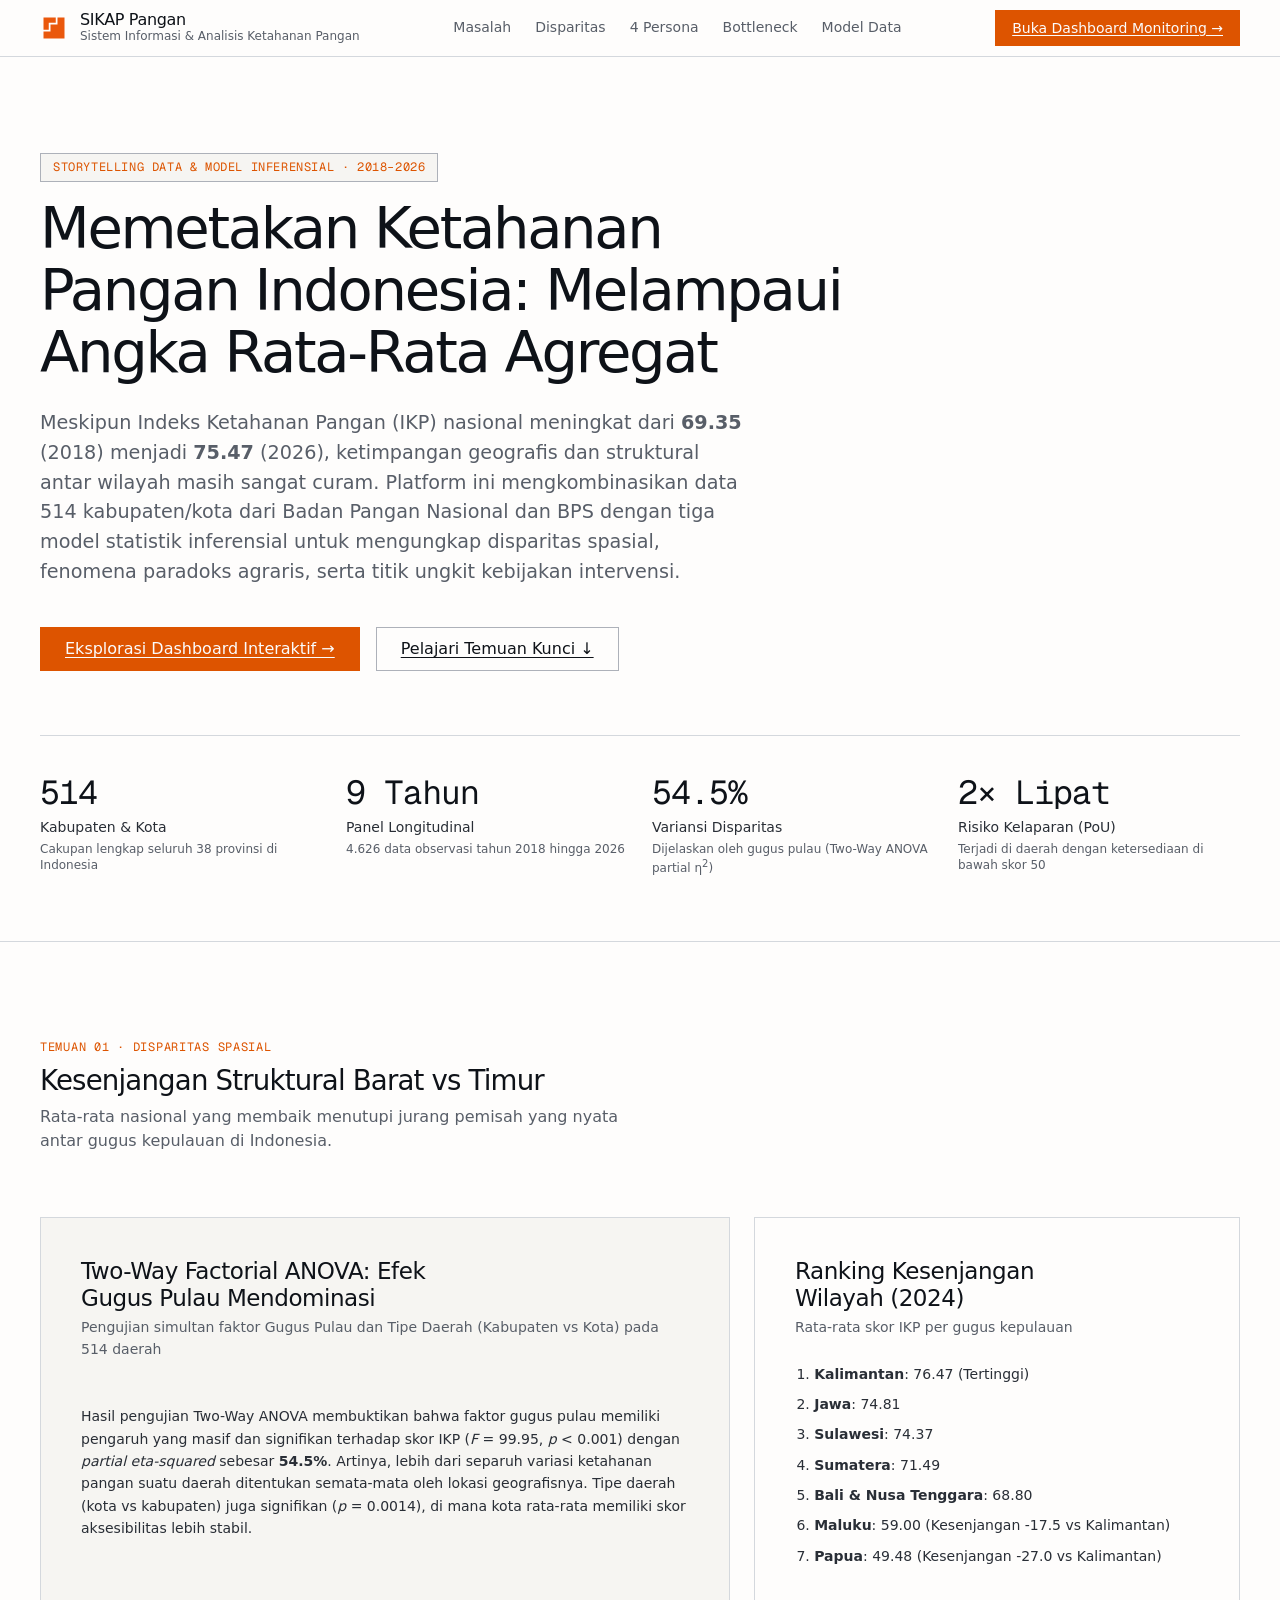
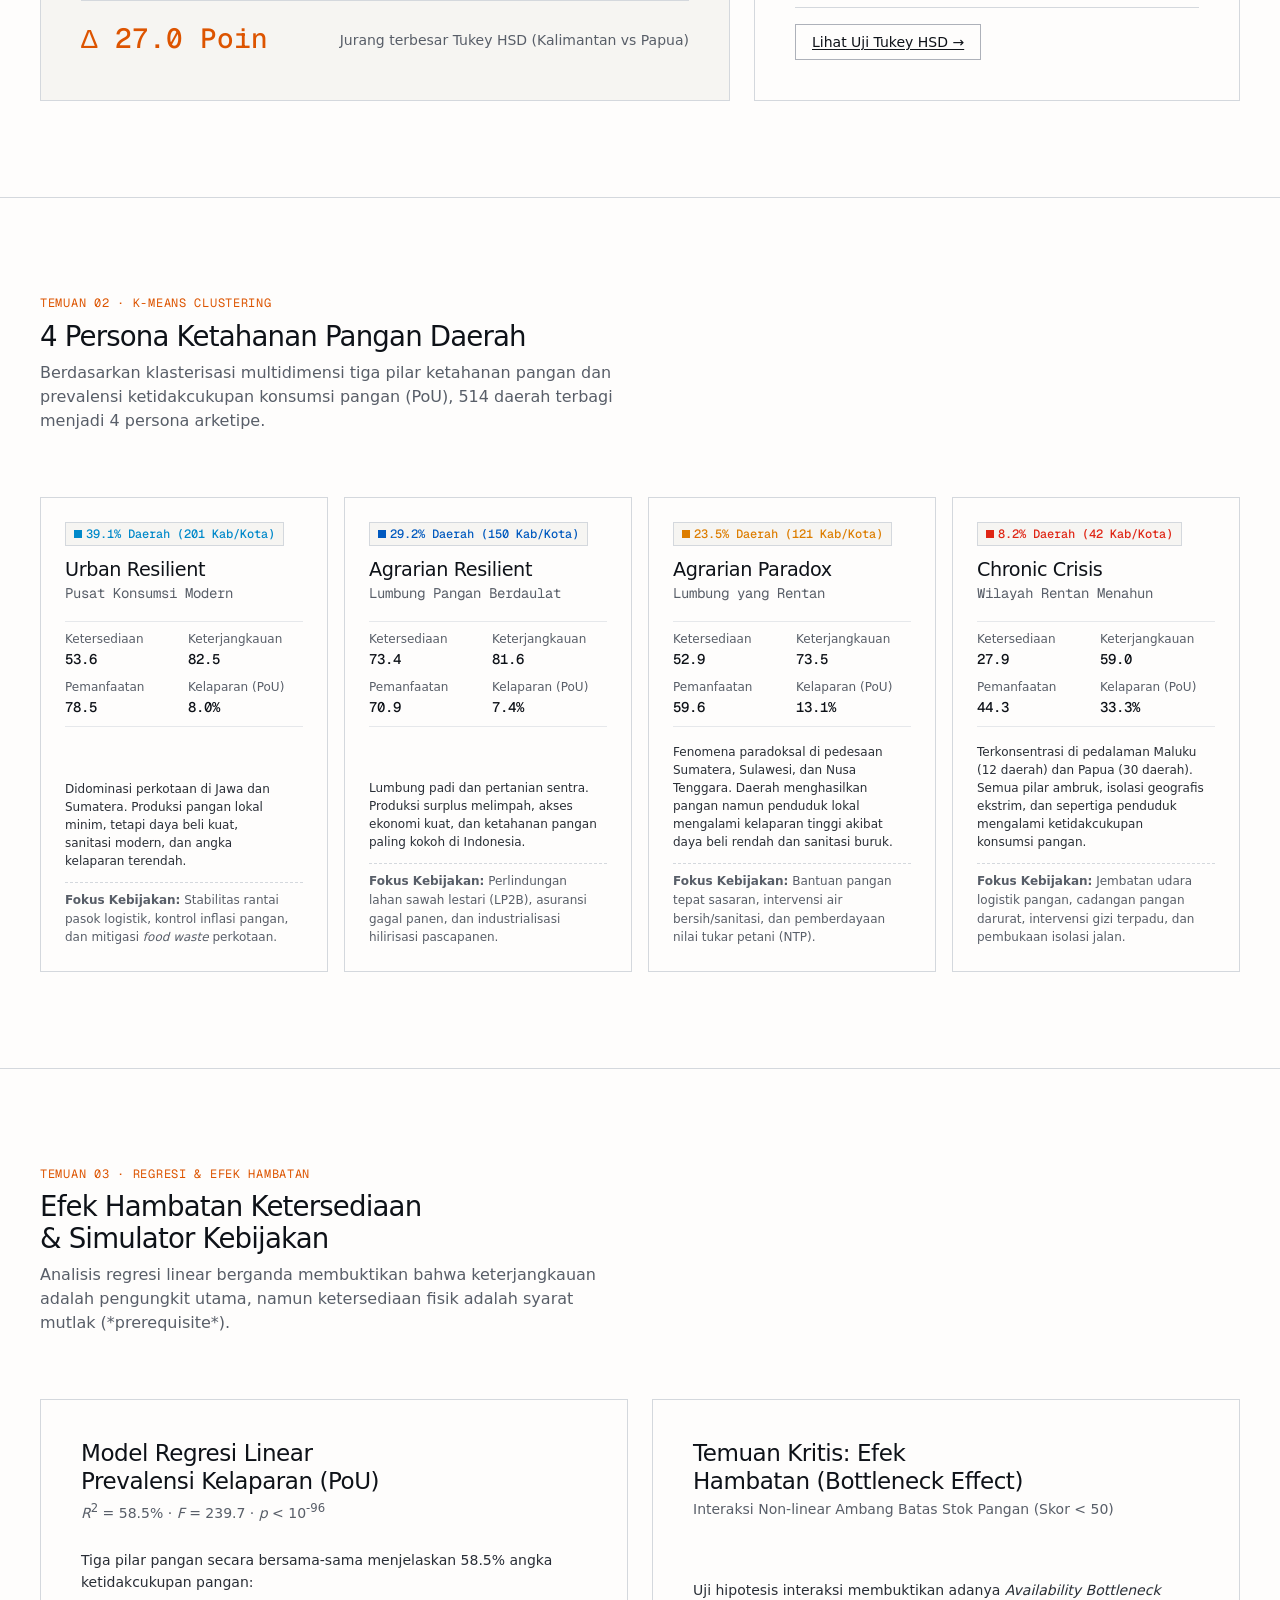
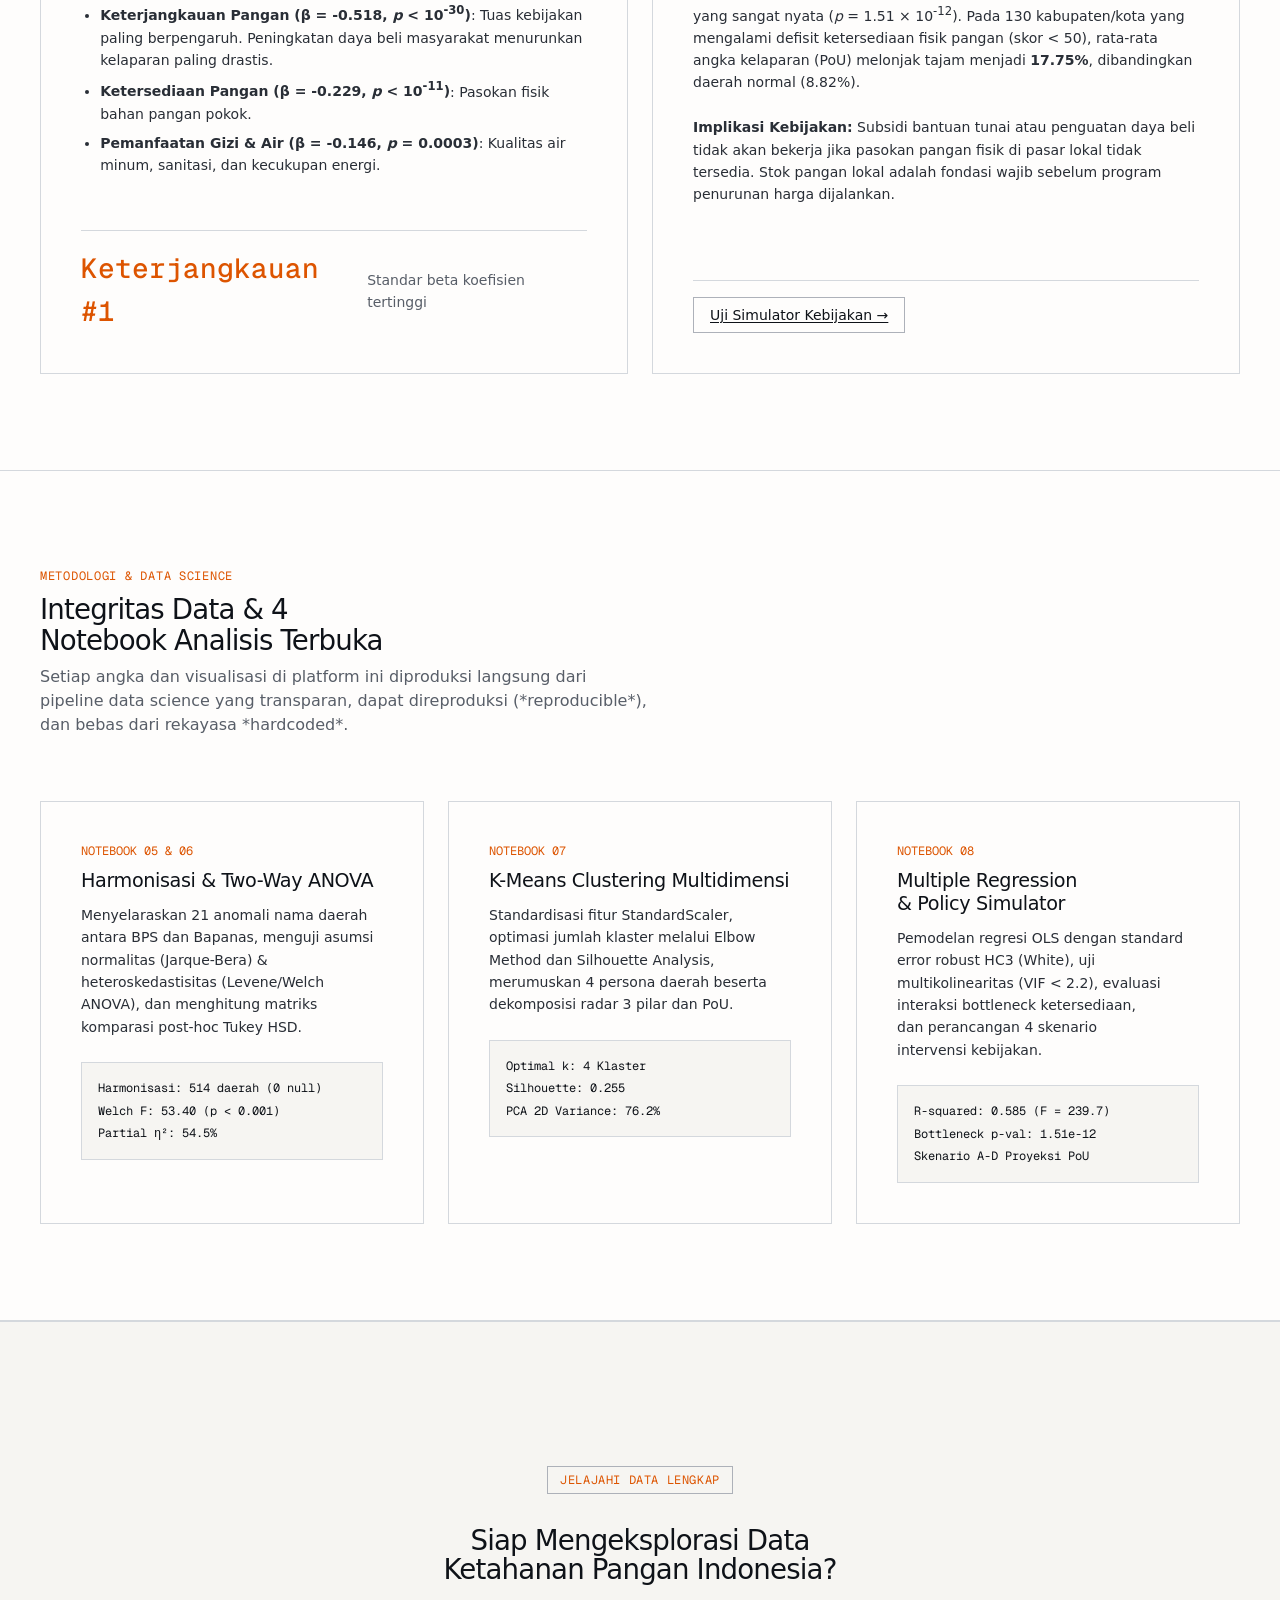
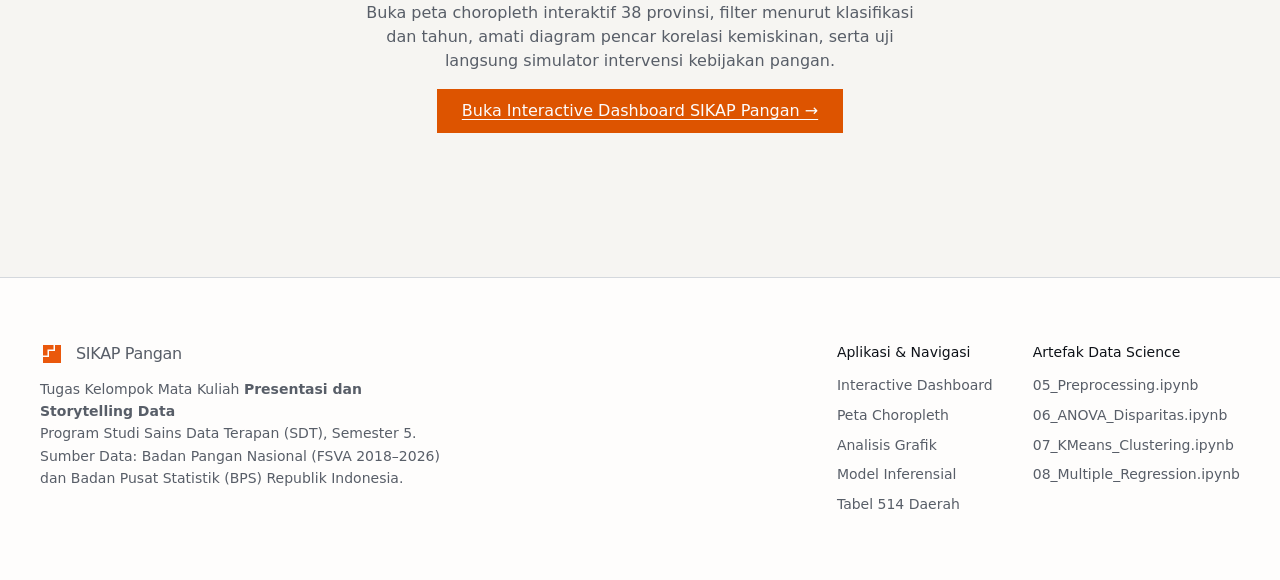
==== dashboard/landing.html @ 77753a3e "feat: hapus mode gelap permanen dan buat landing page editorial SIKAP Pangan" ====
<!DOCTYPE html>
<html lang="id">
<head>
  <meta charset="UTF-8">
  <meta name="viewport" content="width=device-width, initial-scale=1.0">
  <title>SIKAP Pangan · Narasi & Analisis Ketahanan Pangan Indonesia 2018–2026</title>
  <meta name="description" content="Platform narasi analitis dan storytelling data ketahanan pangan Indonesia 2018-2026. Panel longitudinal 514 kabupaten/kota mengintegrasikan Bapanas, BPS, Two-Way ANOVA, K-Means Clustering, dan Regresi Berganda.">
  <meta name="theme-color" content="#ffffff">
  <link rel="icon" href="./assets/favicon.svg" type="image/svg+xml">
  <link rel="icon" href="./assets/favicon.ico" sizes="48x48">
  <link rel="apple-touch-icon" href="./assets/apple-touch-icon.png">
  <link rel="preconnect" href="https://api.fontshare.com">
  <link rel="preconnect" href="https://fonts.googleapis.com">
  <link rel="preconnect" href="https://fonts.gstatic.com" crossorigin>
  <link href="https://api.fontshare.com/v2/css?f[]=switzer@400,500&display=swap" rel="stylesheet">
  <link href="https://fonts.googleapis.com/css2?family=Geist+Mono:wght@400;500&display=swap" rel="stylesheet">
  <link rel="stylesheet" href="./css/style.css">
  <link rel="stylesheet" href="./css/landing.css">
</head>
<body>

  <!-- Top Navigation -->
  <header class="landing-nav">
    <div class="landing-nav-inner container">
      <a class="brand" href="landing.html" aria-label="SIKAP Pangan Halaman Utama">
        <img class="brand-mark" src="./assets/sikap-symbol.svg" width="28" height="28" alt="">
        <span class="brand-text">
          <span class="brand-name">SIKAP Pangan</span>
          <span class="brand-tagline">Sistem Informasi & Analisis Ketahanan Pangan</span>
        </span>
      </a>

      <nav class="landing-menu" aria-label="Menu navigasi halaman utama">
        <a href="#masalah">Masalah</a>
        <a href="#disparitas">Disparitas</a>
        <a href="#persona">4 Persona</a>
        <a href="#bottleneck">Bottleneck</a>
        <a href="#metodologi">Model Data</a>
      </nav>

      <a href="index.html" class="btn btn--primary">
        Buka Dashboard Monitoring →
      </a>
    </div>
  </header>

  <main>
    <!-- Hero Section -->
    <section class="landing-hero container" aria-labelledby="heroTitle">
      <span class="hero-tag">Storytelling Data & Model Inferensial · 2018–2026</span>
      <h1 id="heroTitle" class="hero-headline">Memetakan Ketahanan Pangan Indonesia: Melampaui Angka Rata-Rata Agregat</h1>
      <p class="hero-lead">
        Meskipun Indeks Ketahanan Pangan (IKP) nasional meningkat dari <strong>69.35</strong> (2018) menjadi <strong>75.47</strong> (2026), ketimpangan geografis dan struktural antar wilayah masih sangat curam. Platform ini mengkombinasikan data 514 kabupaten/kota dari Badan Pangan Nasional dan BPS dengan tiga model statistik inferensial untuk mengungkap disparitas spasial, fenomena paradoks agraris, serta titik ungkit kebijakan intervensi.
      </p>

      <div class="hero-actions">
        <a href="index.html" class="btn btn--primary btn--lg">
          Eksplorasi Dashboard Interaktif →
        </a>
        <a href="#disparitas" class="btn btn--lg">
          Pelajari Temuan Kunci ↓
        </a>
      </div>

      <div class="hero-metrics" role="region" aria-label="Metrik kunci platform">
        <div class="hero-metric-item">
          <span class="hero-metric-num">514</span>
          <span class="hero-metric-label">Kabupaten & Kota</span>
          <span class="hero-metric-desc">Cakupan lengkap seluruh 38 provinsi di Indonesia</span>
        </div>
        <div class="hero-metric-item">
          <span class="hero-metric-num">9 Tahun</span>
          <span class="hero-metric-label">Panel Longitudinal</span>
          <span class="hero-metric-desc">4.626 data observasi tahun 2018 hingga 2026</span>
        </div>
        <div class="hero-metric-item">
          <span class="hero-metric-num">54.5%</span>
          <span class="hero-metric-label">Variansi Disparitas</span>
          <span class="hero-metric-desc">Dijelaskan oleh gugus pulau (Two-Way ANOVA partial &eta;<sup>2</sup>)</span>
        </div>
        <div class="hero-metric-item">
          <span class="hero-metric-num">2× Lipat</span>
          <span class="hero-metric-label">Risiko Kelaparan (PoU)</span>
          <span class="hero-metric-desc">Terjadi di daerah dengan ketersediaan di bawah skor 50</span>
        </div>
      </div>
    </section>

    <!-- Section 1: Problem & Disparity (ANOVA) -->
    <section class="landing-section container" id="disparitas" aria-labelledby="disparitasTitle">
      <div class="section-head">
        <span class="section-kicker">Temuan 01 · Disparitas Spasial</span>
        <h2 id="disparitasTitle" class="section-title">Kesenjangan Struktural Barat vs Timur</h2>
        <p class="section-desc">
          Rata-rata nasional yang membaik menutupi jurang pemisah yang nyata antar gugus kepulauan di Indonesia.
        </p>
      </div>

      <div class="bento-grid">
        <article class="bento-card bento-card--lead">
          <div class="bento-card-header">
            <h3 class="bento-card-title">Two-Way Factorial ANOVA: Efek Gugus Pulau Mendominasi</h3>
            <p class="bento-card-sub">Pengujian simultan faktor Gugus Pulau dan Tipe Daerah (Kabupaten vs Kota) pada 514 daerah</p>
          </div>
          <div class="bento-card-body">
            Hasil pengujian Two-Way ANOVA membuktikan bahwa faktor gugus pulau memiliki pengaruh yang masif dan signifikan terhadap skor IKP (<em>F</em> = 99.95, <em>p</em> &lt; 0.001) dengan <em>partial eta-squared</em> sebesar <strong>54.5%</strong>. Artinya, lebih dari separuh variasi ketahanan pangan suatu daerah ditentukan semata-mata oleh lokasi geografisnya. Tipe daerah (kota vs kabupaten) juga signifikan (<em>p</em> = 0.0014), di mana kota rata-rata memiliki skor aksesibilitas lebih stabil.
          </div>
          <div class="bento-card-footer">
            <span class="stat-highlight">&Delta; 27.0 Poin</span>
            <span class="bento-card-sub">Jurang terbesar Tukey HSD (Kalimantan vs Papua)</span>
          </div>
        </article>

        <article class="bento-card bento-card--side">
          <div class="bento-card-header">
            <h3 class="bento-card-title">Ranking Kesenjangan Wilayah (2024)</h3>
            <p class="bento-card-sub">Rata-rata skor IKP per gugus kepulauan</p>
          </div>
          <div class="bento-card-body">
            <ol style="padding-left: 1.2rem; margin: 0; display: flex; flex-direction: column; gap: 0.5rem;">
              <li><strong>Kalimantan</strong>: 76.47 (Tertinggi)</li>
              <li><strong>Jawa</strong>: 74.81</li>
              <li><strong>Sulawesi</strong>: 74.37</li>
              <li><strong>Sumatera</strong>: 71.49</li>
              <li><strong>Bali & Nusa Tenggara</strong>: 68.80</li>
              <li><strong>Maluku</strong>: 59.00 (Kesenjangan -17.5 vs Kalimantan)</li>
              <li><strong>Papua</strong>: 49.48 (Kesenjangan -27.0 vs Kalimantan)</li>
            </ol>
          </div>
          <div class="bento-card-footer">
            <a href="index.html#inferentialSection" class="btn">Lihat Uji Tukey HSD →</a>
          </div>
        </article>
      </div>
    </section>

    <!-- Section 2: Personas (K-Means) -->
    <section class="landing-section container" id="persona" aria-labelledby="personaTitle">
      <div class="section-head">
        <span class="section-kicker">Temuan 02 · K-Means Clustering</span>
        <h2 id="personaTitle" class="section-title">4 Persona Ketahanan Pangan Daerah</h2>
        <p class="section-desc">
          Berdasarkan klasterisasi multidimensi tiga pilar ketahanan pangan dan prevalensi ketidakcukupan konsumsi pangan (PoU), 514 daerah terbagi menjadi 4 persona arketipe.
        </p>
      </div>

      <div class="persona-cards">
        <!-- Persona 1 -->
        <article class="p-card">
          <div class="p-card-badge" style="color: var(--color-scale-4);">
            <span class="p-card-swatch" style="background: var(--color-scale-4);"></span>
            39.1% Daerah (201 Kab/Kota)
          </div>
          <h3 class="p-card-title">Urban Resilient</h3>
          <p class="p-card-portion">Pusat Konsumsi Modern</p>
          <dl class="p-card-metrics">
            <div class="p-metric-item"><dt>Ketersediaan</dt><dd>53.6</dd></div>
            <div class="p-metric-item"><dt>Keterjangkauan</dt><dd>82.5</dd></div>
            <div class="p-metric-item"><dt>Pemanfaatan</dt><dd>78.5</dd></div>
            <div class="p-metric-item"><dt>Kelaparan (PoU)</dt><dd>8.0%</dd></div>
          </dl>
          <p class="p-card-desc">
            Didominasi perkotaan di Jawa dan Sumatera. Produksi pangan lokal minim, tetapi daya beli kuat, sanitasi modern, dan angka kelaparan terendah.
          </p>
          <p class="p-card-policy">
            <strong>Fokus Kebijakan:</strong> Stabilitas rantai pasok logistik, kontrol inflasi pangan, dan mitigasi <em>food waste</em> perkotaan.
          </p>
        </article>

        <!-- Persona 2 -->
        <article class="p-card">
          <div class="p-card-badge" style="color: var(--color-scale-5);">
            <span class="p-card-swatch" style="background: var(--color-scale-5);"></span>
            29.2% Daerah (150 Kab/Kota)
          </div>
          <h3 class="p-card-title">Agrarian Resilient</h3>
          <p class="p-card-portion">Lumbung Pangan Berdaulat</p>
          <dl class="p-card-metrics">
            <div class="p-metric-item"><dt>Ketersediaan</dt><dd>73.4</dd></div>
            <div class="p-metric-item"><dt>Keterjangkauan</dt><dd>81.6</dd></div>
            <div class="p-metric-item"><dt>Pemanfaatan</dt><dd>70.9</dd></div>
            <div class="p-metric-item"><dt>Kelaparan (PoU)</dt><dd>7.4%</dd></div>
          </dl>
          <p class="p-card-desc">
            Lumbung padi dan pertanian sentra. Produksi surplus melimpah, akses ekonomi kuat, dan ketahanan pangan paling kokoh di Indonesia.
          </p>
          <p class="p-card-policy">
            <strong>Fokus Kebijakan:</strong> Perlindungan lahan sawah lestari (LP2B), asuransi gagal panen, dan industrialisasi hilirisasi pascapanen.
          </p>
        </article>

        <!-- Persona 3 -->
        <article class="p-card">
          <div class="p-card-badge" style="color: var(--color-scale-2);">
            <span class="p-card-swatch" style="background: var(--color-scale-2);"></span>
            23.5% Daerah (121 Kab/Kota)
          </div>
          <h3 class="p-card-title">Agrarian Paradox</h3>
          <p class="p-card-portion">Lumbung yang Rentan</p>
          <dl class="p-card-metrics">
            <div class="p-metric-item"><dt>Ketersediaan</dt><dd>52.9</dd></div>
            <div class="p-metric-item"><dt>Keterjangkauan</dt><dd>73.5</dd></div>
            <div class="p-metric-item"><dt>Pemanfaatan</dt><dd>59.6</dd></div>
            <div class="p-metric-item"><dt>Kelaparan (PoU)</dt><dd>13.1%</dd></div>
          </dl>
          <p class="p-card-desc">
            Fenomena paradoksal di pedesaan Sumatera, Sulawesi, dan Nusa Tenggara. Daerah menghasilkan pangan namun penduduk lokal mengalami kelaparan tinggi akibat daya beli rendah dan sanitasi buruk.
          </p>
          <p class="p-card-policy">
            <strong>Fokus Kebijakan:</strong> Bantuan pangan tepat sasaran, intervensi air bersih/sanitasi, dan pemberdayaan nilai tukar petani (NTP).
          </p>
        </article>

        <!-- Persona 4 -->
        <article class="p-card">
          <div class="p-card-badge" style="color: var(--color-scale-1);">
            <span class="p-card-swatch" style="background: var(--color-scale-1);"></span>
            8.2% Daerah (42 Kab/Kota)
          </div>
          <h3 class="p-card-title">Chronic Crisis</h3>
          <p class="p-card-portion">Wilayah Rentan Menahun</p>
          <dl class="p-card-metrics">
            <div class="p-metric-item"><dt>Ketersediaan</dt><dd>27.9</dd></div>
            <div class="p-metric-item"><dt>Keterjangkauan</dt><dd>59.0</dd></div>
            <div class="p-metric-item"><dt>Pemanfaatan</dt><dd>44.3</dd></div>
            <div class="p-metric-item"><dt>Kelaparan (PoU)</dt><dd>33.3%</dd></div>
          </dl>
          <p class="p-card-desc">
            Terkonsentrasi di pedalaman Maluku (12 daerah) dan Papua (30 daerah). Semua pilar ambruk, isolasi geografis ekstrim, dan sepertiga penduduk mengalami ketidakcukupan konsumsi pangan.
          </p>
          <p class="p-card-policy">
            <strong>Fokus Kebijakan:</strong> Jembatan udara logistik pangan, cadangan pangan darurat, intervensi gizi terpadu, dan pembukaan isolasi jalan.
          </p>
        </article>
      </div>
    </section>

    <!-- Section 3: Bottleneck & Regression -->
    <section class="landing-section container" id="bottleneck" aria-labelledby="bottleneckTitle">
      <div class="section-head">
        <span class="section-kicker">Temuan 03 · Regresi & Efek Hambatan</span>
        <h2 id="bottleneckTitle" class="section-title">Efek Hambatan Ketersediaan & Simulator Kebijakan</h2>
        <p class="section-desc">
          Analisis regresi linear berganda membuktikan bahwa keterjangkauan adalah pengungkit utama, namun ketersediaan fisik adalah syarat mutlak (*prerequisite*).
        </p>
      </div>

      <div class="bento-grid">
        <article class="bento-card bento-card--half">
          <div class="bento-card-header">
            <h3 class="bento-card-title">Model Regresi Linear Prevalensi Kelaparan (PoU)</h3>
            <p class="bento-card-sub"><em>R</em><sup>2</sup> = 58.5% · <em>F</em> = 239.7 · <em>p</em> &lt; 10<sup>-96</sup></p>
          </div>
          <div class="bento-card-body">
            <p>Tiga pilar pangan secara bersama-sama menjelaskan 58.5% angka ketidakcukupan pangan:</p>
            <ul style="padding-left: 1.2rem; margin-top: 0.5rem; display: flex; flex-direction: column; gap: 0.4rem;">
              <li><strong>Keterjangkauan Pangan (&beta; = -0.518, <em>p</em> &lt; 10<sup>-30</sup>)</strong>: Tuas kebijakan paling berpengaruh. Peningkatan daya beli masyarakat menurunkan kelaparan paling drastis.</li>
              <li><strong>Ketersediaan Pangan (&beta; = -0.229, <em>p</em> &lt; 10<sup>-11</sup>)</strong>: Pasokan fisik bahan pangan pokok.</li>
              <li><strong>Pemanfaatan Gizi & Air (&beta; = -0.146, <em>p</em> = 0.0003)</strong>: Kualitas air minum, sanitasi, dan kecukupan energi.</li>
            </ul>
          </div>
          <div class="bento-card-footer">
            <span class="stat-highlight">Keterjangkauan #1</span>
            <span class="bento-card-sub">Standar beta koefisien tertinggi</span>
          </div>
        </article>

        <article class="bento-card bento-card--half">
          <div class="bento-card-header">
            <h3 class="bento-card-title">Temuan Kritis: Efek Hambatan (Bottleneck Effect)</h3>
            <p class="bento-card-sub">Interaksi Non-linear Ambang Batas Stok Pangan (Skor &lt; 50)</p>
          </div>
          <div class="bento-card-body">
            Uji hipotesis interaksi membuktikan adanya <em>Availability Bottleneck</em> yang sangat nyata (<em>p</em> = 1.51 &times; 10<sup>-12</sup>). Pada 130 kabupaten/kota yang mengalami defisit ketersediaan fisik pangan (skor &lt; 50), rata-rata angka kelaparan (PoU) melonjak tajam menjadi <strong>17.75%</strong>, dibandingkan daerah normal (8.82%).<br><br>
            <strong>Implikasi Kebijakan:</strong> Subsidi bantuan tunai atau penguatan daya beli tidak akan bekerja jika pasokan pangan fisik di pasar lokal tidak tersedia. Stok pangan lokal adalah fondasi wajib sebelum program penurunan harga dijalankan.
          </div>
          <div class="bento-card-footer">
            <a href="index.html#chartRegressionTornado" class="btn">Uji Simulator Kebijakan →</a>
          </div>
        </article>
      </div>
    </section>

    <!-- Section 4: Models & Scientific Rigor -->
    <section class="landing-section container" id="metodologi" aria-labelledby="modelTitle">
      <div class="section-head">
        <span class="section-kicker">Metodologi & Data Science</span>
        <h2 id="modelTitle" class="section-title">Integritas Data & 4 Notebook Analisis Terbuka</h2>
        <p class="section-desc">
          Setiap angka dan visualisasi di platform ini diproduksi langsung dari pipeline data science yang transparan, dapat direproduksi (*reproducible*), dan bebas dari rekayasa *hardcoded*.
        </p>
      </div>

      <div class="models-grid">
        <article class="model-card">
          <div class="model-num">Notebook 05 & 06</div>
          <h3 class="model-title">Harmonisasi & Two-Way ANOVA</h3>
          <p class="model-desc">
            Menyelaraskan 21 anomali nama daerah antara BPS dan Bapanas, menguji asumsi normalitas (Jarque-Bera) & heteroskedastisitas (Levene/Welch ANOVA), dan menghitung matriks komparasi post-hoc Tukey HSD.
          </p>
          <div class="model-stats">
            <span>Harmonisasi: 514 daerah (0 null)</span>
            <span>Welch F: 53.40 (p &lt; 0.001)</span>
            <span>Partial &eta;&sup2;: 54.5%</span>
          </div>
        </article>

        <article class="model-card">
          <div class="model-num">Notebook 07</div>
          <h3 class="model-title">K-Means Clustering Multidimensi</h3>
          <p class="model-desc">
            Standardisasi fitur StandardScaler, optimasi jumlah klaster melalui Elbow Method dan Silhouette Analysis, merumuskan 4 persona daerah beserta dekomposisi radar 3 pilar dan PoU.
          </p>
          <div class="model-stats">
            <span>Optimal k: 4 Klaster</span>
            <span>Silhouette: 0.255</span>
            <span>PCA 2D Variance: 76.2%</span>
          </div>
        </article>

        <article class="model-card">
          <div class="model-num">Notebook 08</div>
          <h3 class="model-title">Multiple Regression & Policy Simulator</h3>
          <p class="model-desc">
            Pemodelan regresi OLS dengan standard error robust HC3 (White), uji multikolinearitas (VIF &lt; 2.2), evaluasi interaksi bottleneck ketersediaan, dan perancangan 4 skenario intervensi kebijakan.
          </p>
          <div class="model-stats">
            <span>R-squared: 0.585 (F = 239.7)</span>
            <span>Bottleneck p-val: 1.51e-12</span>
            <span>Skenario A-D Proyeksi PoU</span>
          </div>
        </article>
      </div>
    </section>

    <!-- Final Call to Action -->
    <section class="landing-cta" aria-labelledby="ctaTitle">
      <div class="cta-inner container">
        <span class="hero-tag">Jelajahi Data Lengkap</span>
        <h2 id="ctaTitle" class="cta-title">Siap Mengeksplorasi Data Ketahanan Pangan Indonesia?</h2>
        <p class="cta-desc">
          Buka peta choropleth interaktif 38 provinsi, filter menurut klasifikasi dan tahun, amati diagram pencar korelasi kemiskinan, serta uji langsung simulator intervensi kebijakan pangan.
        </p>
        <a href="index.html" class="btn btn--primary btn--lg">
          Buka Interactive Dashboard SIKAP Pangan →
        </a>
      </div>
    </section>
  </main>

  <!-- Footer -->
  <footer class="landing-footer container">
    <div class="footer-inner">
      <div class="footer-meta">
        <div class="brand" style="margin-bottom: var(--space-sm);">
          <img class="brand-mark" src="./assets/sikap-symbol.svg" width="24" height="24" alt="">
          <span class="brand-name" style="font-size: var(--text-md); font-weight: 500;">SIKAP Pangan</span>
        </div>
        <p>
          Tugas Kelompok Mata Kuliah <strong>Presentasi dan Storytelling Data</strong><br>
          Program Studi Sains Data Terapan (SDT), Semester 5.<br>
          Sumber Data: Badan Pangan Nasional (FSVA 2018–2026) dan Badan Pusat Statistik (BPS) Republik Indonesia.
        </p>
      </div>

      <div class="footer-links">
        <div class="footer-links-group">
          <strong>Aplikasi & Navigasi</strong>
          <a href="index.html">Interactive Dashboard</a>
          <a href="index.html#mapSection">Peta Choropleth</a>
          <a href="index.html#chartsSection">Analisis Grafik</a>
          <a href="index.html#inferentialSection">Model Inferensial</a>
          <a href="index.html#tableSection">Tabel 514 Daerah</a>
        </div>

        <div class="footer-links-group">
          <strong>Artefak Data Science</strong>
          <a href="../notebooks/05_Preprocessing.ipynb">05_Preprocessing.ipynb</a>
          <a href="../notebooks/06_ANOVA_Disparitas.ipynb">06_ANOVA_Disparitas.ipynb</a>
          <a href="../notebooks/07_KMeans_Clustering.ipynb">07_KMeans_Clustering.ipynb</a>
          <a href="../notebooks/08_Multiple_Regression.ipynb">08_Multiple_Regression.ipynb</a>
        </div>
      </div>
    </div>
  </footer>

</body>
</html>
---- dashboard/css/style.css ----
/* Hallmark · shape: app screen · genre: modern-minimal · theme: Rim (deal 3/3, seed dashboard-monitoring-indeks-ketahanan-3854·4b759c99·2026-11-04·r0) · redesign: full
 * nav: top bar with section tabs and a sticky filter bar · signature: the province choropleth, its legend a filterable ledger beside it
 * states: loading, empty, error, full · built: the project · mark: SIKAP stepped square (assets/sikap-symbol.svg)
 * axes: dark/grotesk-sans/warm · posture: committed · contrast: pass · v2.0.0 */
/* Hallmark · pre-emit critique: P4 H4 E4 S4 R4 V3 · weakest: V, one theme and one screen shape so nothing to vary against; kept the scale diverging amber and sky so it differs from the old forest and lime */
@import url("./tokens.css");
@import url("./base.css");

/* ==========================================================================
   Page frame
   ========================================================================== */

html { scroll-padding-top: calc(var(--topbar-h) + var(--filterbar-h) + var(--space-md)); scroll-behavior: smooth; }
:root { --topbar-h: 56px; --filterbar-h: 56px; }

.skip-link {
  position: absolute;
  left: var(--space-md);
  top: var(--space-xs);
  z-index: calc(var(--z-modal) + 1);
  padding: var(--space-xs) var(--space-md);
  background: var(--color-accent);
  color: var(--color-accent-ink);
  transform: translateY(-200%);
}
.skip-link:focus-visible { transform: translateY(0); }

.tnum, .num { font-variant-numeric: tabular-nums; }
.num { font-family: var(--font-outlier); }

/* ==========================================================================
   Controls: one primary, outlined secondaries, square everywhere
   ========================================================================== */

.btn, .select, .input {
  min-height: var(--control-h);
  border: var(--hairline) solid var(--color-muted-2);
  border-radius: 0;
  background: var(--color-paper);
  color: var(--color-ink);
  font-size: var(--text-sm);
  font-weight: 500;
  line-height: 1.2;
}

.btn {
  position: relative;
  display: inline-flex;
  align-items: center;
  justify-content: center;
  gap: var(--space-xs);
  padding: 0 var(--space-md);
  cursor: pointer;
  white-space: nowrap;
  transition: background-color var(--dur-micro) var(--ease-out), border-color var(--dur-micro) var(--ease-out), color var(--dur-micro) var(--ease-out);
}
.btn::after { content: ""; position: absolute; inset: calc(-1 * var(--space-xs) / 2); }
@media (hover: hover) {
  .btn:hover { background: var(--color-paper-2); border-color: var(--color-muted); }
}
.btn:active { background: var(--color-paper-4); }
.btn:disabled { opacity: 0.55; cursor: not-allowed; }

.btn--primary { background: var(--color-accent); border-color: var(--color-accent); color: var(--color-accent-ink); }
@media (hover: hover) {
  .btn--primary:hover { background: var(--color-accent-hover); border-color: var(--color-accent-hover); }
}
.btn--primary:active { background: var(--color-accent-active); border-color: var(--color-accent-active); }

.btn--quiet { border-color: transparent; background: transparent; color: var(--color-muted); text-decoration: underline; text-underline-offset: 0.2em; }
@media (hover: hover) {
  .btn--quiet:hover { background: transparent; border-color: transparent; color: var(--color-ink); }
}

.select, .input { padding: 0 var(--space-md); }
.select { min-width: 13rem; cursor: pointer; }
.input { min-width: 17rem; }
.input::placeholder { color: var(--color-muted); }
.select:focus-visible, .input:focus-visible { outline-offset: -2px; }
.select:disabled, .input:disabled { opacity: 0.55; cursor: not-allowed; }

/* ==========================================================================
   Top bar and filter bar
   ========================================================================== */

.topbar {
  position: sticky;
  top: 0;
  z-index: var(--z-sticky-nav);
  background: var(--color-paper);
  border-bottom: var(--hairline) solid var(--color-rule);
}
.topbar-inner {
  display: grid;
  grid-template-columns: auto minmax(0, 1fr) auto;
  align-items: center;
  gap: var(--space-xl);
  height: var(--topbar-h);
}

.topbar-actions {
  display: flex;
  align-items: center;
  gap: var(--space-sm);
}

.brand { display: flex; align-items: center; gap: var(--space-sm); text-decoration: none; min-width: 0; }
.brand-mark { flex-shrink: 0; }
.brand-text { display: flex; flex-direction: column; min-width: 0; }
.brand-name { font-size: var(--text-md); font-weight: 500; letter-spacing: -0.02em; line-height: 1.1; }
.brand-tagline { font-size: var(--text-xs); color: var(--color-muted); line-height: 1.3; white-space: nowrap; }

.topbar-nav { display: flex; align-items: stretch; gap: var(--space-lg); height: 100%; overflow-x: auto; scrollbar-width: none; }
.topbar-nav::-webkit-scrollbar { display: none; }
.nav-link {
  display: inline-flex;
  align-items: center;
  position: relative;
  color: var(--color-muted);
  font-size: var(--text-sm);
  font-weight: 500;
  text-decoration: none;
  white-space: nowrap;
  transition: color var(--dur-micro) var(--ease-out);
}
@media (hover: hover) {
  .nav-link:hover { color: var(--color-ink); }
}
.nav-link.is-active { color: var(--color-ink); }
.nav-link.is-active::after { content: ""; position: absolute; left: 0; right: 0; bottom: -1px; height: 2px; background: var(--color-accent); }
.nav-link:focus-visible { outline-offset: -2px; }

.filterbar {
  position: sticky;
  top: var(--topbar-h);
  z-index: var(--z-sticky);
  background: var(--color-paper);
  border-bottom: var(--hairline) solid var(--color-rule);
}
.filterbar-inner {
  display: flex;
  align-items: center;
  justify-content: space-between;
  gap: var(--space-md);
  min-height: var(--filterbar-h);
  flex-wrap: wrap;
}
.filter-actions { display: flex; align-items: center; gap: var(--space-sm); flex-wrap: wrap; }

.year-picker { display: inline-flex; }
.year-pill-btn {
  position: relative;
  min-height: var(--control-h);
  min-width: 3.5rem;
  padding: 0 var(--space-sm);
  border: var(--hairline) solid var(--color-muted-2);
  border-radius: 0;
  background: var(--color-paper);
  color: var(--color-muted);
  font-family: var(--font-outlier);
  font-variant-numeric: tabular-nums;
  font-size: var(--text-sm);
  cursor: pointer;
  transition: background-color var(--dur-micro) var(--ease-out), color var(--dur-micro) var(--ease-out);
}
.year-pill-btn + .year-pill-btn { margin-left: calc(-1 * var(--hairline)); }
.year-pill-btn::after { content: ""; position: absolute; inset: calc(-1 * var(--space-xs) / 2) 0; }
@media (hover: hover) {
  .year-pill-btn:hover { background: var(--color-paper-2); color: var(--color-ink); }
}
.year-pill-btn:active { background: var(--color-paper-4); }
.year-pill-btn:focus-visible { z-index: var(--z-raised); }
.year-pill-btn.is-active { background: var(--color-accent); border-color: var(--color-accent); color: var(--color-accent-ink); z-index: var(--z-base); }

/* ==========================================================================
   Page head
   ========================================================================== */

.page { padding-bottom: var(--space-3xl); }
.page > * + * { margin-top: var(--space-2xl); }

.page-head {
  display: grid;
  grid-template-columns: minmax(0, 4fr) minmax(0, 8fr);
  gap: var(--space-xl);
  align-items: end;
  padding-top: var(--space-xl);
}
.page-head h1 { font-size: var(--text-3xl); max-width: 16ch; }
.page-sub { margin-top: var(--space-sm); color: var(--color-muted); font-size: var(--text-md); }

.brief { display: grid; grid-template-columns: repeat(3, minmax(0, 1fr)); margin: 0; }
.brief-item { padding: 0 var(--space-lg); border-left: var(--hairline) solid var(--color-rule); }
.brief-item:first-child { border-left: 0; padding-left: 0; }
.brief-item dt { font-size: var(--text-sm); color: var(--color-muted); font-weight: 500; }
.brief-item dd { margin: var(--space-2xs) 0 0; font-size: var(--text-sm); color: var(--color-ink-2); line-height: 1.5; }
.brief-item dd strong { display: block; color: var(--color-ink); font-weight: 500; font-size: var(--text-md); margin-bottom: var(--space-3xs); }

/* ==========================================================================
   Key figures: a ruled row of measurements, no cards, no icon tiles
   ========================================================================== */

.figures {
  display: grid;
  grid-template-columns: minmax(0, 1.3fr) repeat(4, minmax(0, 1fr));
  border-top: var(--hairline) solid var(--color-rule);
  border-bottom: var(--hairline) solid var(--color-rule);
}
.figure { padding: var(--space-lg) var(--space-lg) var(--space-lg) 0; min-width: 0; }
.figure + .figure { padding-left: var(--space-lg); border-left: var(--hairline) solid var(--color-rule); }
.figure-label { margin: 0; font-size: var(--text-sm); color: var(--color-muted); font-weight: 500; white-space: nowrap; }
.figure-line { display: flex; align-items: baseline; flex-wrap: wrap; gap: var(--space-2xs) var(--space-xs); margin-top: var(--space-sm); }
.figure-value { font-family: var(--font-outlier); font-variant-numeric: tabular-nums; font-size: var(--text-3xl); line-height: 1; letter-spacing: -0.04em; color: var(--color-ink); }
.figure--lead .figure-value { font-size: var(--text-4xl); font-variant-numeric: tabular-nums; }
.figure-unit { font-size: var(--text-sm); color: var(--color-muted); }
.figure-status { margin-left: var(--space-xs); padding-left: var(--space-sm); border-left: var(--hairline) solid var(--color-rule); font-size: var(--text-sm); color: var(--color-ink-2); font-weight: 500; }
.figure-note { margin-top: var(--space-xs); font-size: var(--text-sm); color: var(--color-muted); }
.figure-note + .figure-note { margin-top: var(--space-3xs); }

/* ==========================================================================
   Panels: a hairline and a heading, not a card
   ========================================================================== */

.panel { border-top: var(--hairline) solid var(--color-rule); padding-top: var(--space-lg); min-width: 0; }
.panel-head { display: flex; align-items: flex-start; justify-content: space-between; gap: var(--space-md); flex-wrap: wrap; }
.panel-title { min-width: 0; }
.panel-title h2, .panel-title h3 { max-width: 56ch; }
.panel-title h2 { font-size: var(--text-section); letter-spacing: -0.03em; }
.panel-title h3 { font-size: var(--text-title); letter-spacing: -0.02em; line-height: 1.25; }
.panel-desc { margin-top: var(--space-2xs); font-size: var(--text-sm); color: var(--color-muted); max-width: 62ch; }
.selection-note { display: inline-flex; gap: var(--space-xs); align-items: baseline; font-size: var(--text-sm); color: var(--color-muted); }
.selection-note strong { color: var(--color-ink); font-weight: 500; }

/* ==========================================================================
   Map: the signature object
   ========================================================================== */

.map-layout {
  display: grid;
  grid-template-columns: minmax(0, 8fr) minmax(0, 4fr);
  gap: var(--space-xl);
  margin-top: var(--space-lg);
  align-items: stretch;
}

.map-well { position: relative; background: var(--color-paper-2); padding: var(--space-md); min-width: 0; }
.ticks::before, .ticks::after { content: ""; position: absolute; width: 12px; height: 12px; border: 0 solid var(--color-muted-2); pointer-events: none; z-index: var(--z-raised); }
.ticks::before { top: calc(-1 * var(--space-xs)); left: calc(-1 * var(--space-xs)); border-width: 1px 0 0 1px; }
.ticks::after { right: calc(-1 * var(--space-xs)); bottom: calc(-1 * var(--space-xs)); border-width: 0 1px 1px 0; }

.map-svg { width: 100%; height: auto; max-height: 560px; display: block; }

.map-prov-path {
  stroke: var(--color-rule);
  stroke-width: 1px;
  stroke-linejoin: round;
  cursor: pointer;
  transition: fill var(--dur-short) var(--ease-out), opacity var(--dur-short) var(--ease-out), stroke var(--dur-micro) var(--ease-out);
}
.map-prov-path:hover { stroke: var(--color-ink); stroke-width: 2px; }
.map-prov-path:focus-visible { outline: 2px solid var(--color-focus); outline-offset: 2px; stroke: var(--color-ink); stroke-width: 2px; }
.map-svg.has-selection .map-prov-path:not(.is-selected) { opacity: 0.45; stroke: var(--color-rule); }
.map-svg.has-class-filter .map-prov-path:not(.is-class-match) { opacity: 0.3; stroke: var(--color-rule); }
.map-svg.has-selection .map-prov-path:not(.is-selected):hover,
.map-svg.has-class-filter .map-prov-path:not(.is-class-match):hover { opacity: 0.9; stroke: var(--color-ink); }
.map-prov-path.is-class-match { stroke: var(--color-ink); stroke-width: 1.5px; opacity: 1; }
.map-prov-path.is-selected { stroke: var(--color-accent); stroke-width: 2.5px; opacity: 1; }

.map-tooltip {
  position: absolute;
  pointer-events: none;
  z-index: var(--z-tooltip);
  max-width: 17rem;
  padding: var(--space-sm) var(--space-md);
  background: var(--color-paper);
  border: var(--hairline) solid var(--color-muted-2);
  box-shadow: 0 4px 16px rgba(0, 0, 0, 0.12);
  color: var(--color-ink);
  font-size: var(--text-sm);
  opacity: 0;
  transition: opacity var(--dur-micro) var(--ease-out);
}
.map-tooltip.is-visible { opacity: 1; }
.tooltip-title { font-weight: 500; margin-bottom: var(--space-xs); padding-bottom: var(--space-xs); border-bottom: var(--hairline) solid var(--color-rule); }
.tooltip-row { display: flex; justify-content: space-between; gap: var(--space-md); line-height: 1.5; font-variant-numeric: tabular-nums; color: var(--color-muted); }
.tooltip-row strong { color: var(--color-ink); font-weight: 500; text-align: right; }

.map-rail { display: flex; flex-direction: column; gap: var(--space-md); min-width: 0; }
.rail-title { font-size: var(--text-sm); font-weight: 500; color: var(--color-ink-2); letter-spacing: 0; line-height: 1.3; }
.legend { display: flex; flex-direction: column; border-top: var(--hairline) solid var(--color-rule); }
.legend-step {
  display: grid;
  grid-template-columns: var(--space-md) minmax(0, 1fr) auto;
  align-items: center;
  gap: var(--space-sm);
  min-height: 3rem;
  padding: 0 var(--space-xs);
  border: 0;
  border-bottom: var(--hairline) solid var(--color-rule-2);
  background: transparent;
  color: var(--color-ink);
  font-size: var(--text-sm);
  text-align: left;
  white-space: nowrap;
  cursor: pointer;
  transition: background-color var(--dur-micro) var(--ease-out);
}
@media (hover: hover) {
  .legend-step:hover { background: var(--color-paper-2); }
}
.legend-step:active { background: var(--color-paper-4); }
.legend-step:focus-visible { outline-offset: -2px; }
.legend-step.is-active { background: var(--color-paper-2); box-shadow: inset 0 0 0 1px var(--color-accent); }
.legend-swatch { width: var(--space-md); height: var(--space-md); }
.legend-swatch--1 { background: var(--color-scale-1); }
.legend-swatch--2 { background: var(--color-scale-2); }
.legend-swatch--3 { background: var(--color-scale-3); }
.legend-swatch--4 { background: var(--color-scale-4); }
.legend-swatch--5 { background: var(--color-scale-5); }
.legend-range { color: var(--color-muted); font-variant-numeric: tabular-nums; }
.map-rail .btn--quiet { align-self: flex-start; }
.source { margin-top: auto; font-size: var(--text-xs); color: var(--color-muted); }

/* ==========================================================================
   Charts: panels on a 12-column grid, drawn as plain marks
   ========================================================================== */

.charts { display: grid; grid-template-columns: repeat(12, minmax(0, 1fr)); gap: var(--space-xl) var(--space-xl); }
.chart--trend { grid-column: span 7; }
.chart--ranking { grid-column: span 5; }
.chart--pillars { grid-column: span 5; }
.chart--scatter { grid-column: span 7; }

.chart-body { margin-top: var(--space-md); min-width: 0; min-height: 8rem; }
.chart-caption { display: flex; justify-content: space-between; gap: var(--space-md); flex-wrap: wrap; margin-top: var(--space-sm); font-size: var(--text-xs); color: var(--color-muted); }
.chart-caption--solo { margin-top: var(--space-md); }

.chart-svg { width: 100%; height: auto; display: block; overflow: visible; }
.chart-gridline { stroke: var(--color-rule); stroke-width: 1; }
.chart-ring { fill: none; stroke: var(--color-rule); stroke-width: 1; }
.chart-axis-text { fill: var(--color-muted); font-family: var(--font-body); font-size: var(--text-xs); font-variant-numeric: tabular-nums; }
.chart-axis-text.is-current { fill: var(--color-ink); font-weight: 500; }
.chart-bar-label { fill: var(--color-ink-2); font-family: var(--font-body); font-size: var(--text-sm); dominant-baseline: central; }
.chart-bar-label--strong { fill: var(--color-ink); font-weight: 500; dominant-baseline: auto; }
.chart-bar-val { stroke: var(--color-paper); stroke-width: 3px; paint-order: stroke; fill: var(--color-ink); font-family: var(--font-outlier); font-size: var(--text-sm); font-variant-numeric: tabular-nums; dominant-baseline: central; }
.chart-bar-bg { fill: var(--color-rule-2); }
.chart-bar-fill { fill: var(--color-scale-4); }
.chart-bar-fill--rentan { fill: var(--color-scale-1); }
.chart-bar-fill--quiet { fill: var(--color-muted-2); }

.chart-line { fill: none; stroke: var(--color-scale-5); stroke-width: 2; stroke-linejoin: round; stroke-linecap: butt; }
.chart-line-national { fill: none; stroke: var(--color-muted-2); stroke-width: 1.5; stroke-dasharray: 4 4; }
.chart-point { fill: var(--color-paper); stroke: var(--color-scale-5); stroke-width: 1.5; }
.chart-point.is-active { fill: var(--color-scale-5); stroke: var(--color-paper); stroke-width: 2; }

.chart-quadrant { fill: var(--color-scale-1); fill-opacity: 0.1; }
.scatter-dot { fill: var(--color-scale-4); stroke: var(--color-paper); stroke-width: 1; cursor: pointer; }
.scatter-dot--rentan { fill: var(--color-scale-1); }
.scatter-dot.is-selected { stroke: var(--color-ink); stroke-width: 2; }
.scatter-dot:focus-visible { outline: 2px solid var(--color-focus); outline-offset: 2px; }

.anova-bar { fill: var(--color-muted-2); }
.chart-axis-text--mid { dominant-baseline: central; }
.anova-bar--low { fill: var(--color-scale-2); }
.anova-dot { stroke: var(--color-paper); stroke-width: 1; }
.anova-dot--kab { fill: var(--color-scale-5); }
.anova-dot--kota { fill: var(--color-ink); }
.chart-reference { stroke: var(--color-ink-2); stroke-width: 1; }

.state-block { display: flex; flex-direction: column; align-items: flex-start; gap: var(--space-md); padding: var(--space-lg); background: var(--color-paper-2); border: var(--hairline) solid var(--color-rule); color: var(--color-ink); }
.state-block--chart { min-height: 8rem; align-items: center; justify-content: center; text-align: center; }
.state-block--empty { border-width: var(--hairline) 0 0; background: transparent; padding-block: var(--space-xl); }
.state-block--error { border-color: var(--color-error); }
.state-block--loading { background: transparent; border: 0; padding: 0; gap: var(--space-lg); }
.state-title { font-size: var(--text-md); font-weight: 500; color: var(--color-ink); }
.state-desc { font-size: var(--text-sm); color: var(--color-muted); max-width: 52ch; }
.skeleton-figures { display: grid; grid-template-columns: repeat(5, minmax(0, 1fr)); gap: var(--space-md); width: 100%; }
.skeleton-figures span { height: 6rem; background: var(--color-paper-2); }
.skeleton-map { width: 100%; height: 20rem; background: var(--color-paper-2); }

/* ==========================================================================
   Inferential studies: one ruled row each, text left and evidence right
   ========================================================================== */

.studies { border-top: var(--hairline) solid var(--color-rule); padding-top: var(--space-lg); }
.studies-head h2 { font-size: var(--text-section); letter-spacing: -0.03em; max-width: 64ch; }
.studies-head .panel-desc { max-width: 70ch; }

.study {
  display: grid;
  grid-template-columns: minmax(0, 4fr) minmax(0, 8fr);
  gap: var(--space-xl);
  margin-top: var(--space-xl);
  padding-top: var(--space-xl);
  border-top: var(--hairline) solid var(--color-rule-2);
}
.study-text { min-width: 0; }
.study-text h3 { font-size: var(--text-lg); letter-spacing: -0.03em; max-width: 30ch; }
.study-text .panel-desc { margin-top: var(--space-xs); }
.study-body { min-width: 0; }
.study-body .chart-body { margin-top: 0; }

.stat-list { margin: var(--space-lg) 0 0; }
.stat-list-item { padding: var(--space-md) 0; border-top: var(--hairline) solid var(--color-rule-2); }
.stat-list-item dt { font-size: var(--text-sm); color: var(--color-muted); font-weight: 500; }
.stat-list-item dd { margin: 0; }
.stat-list-item dd.num { margin-top: var(--space-2xs); font-size: var(--text-2xl); font-variant-numeric: tabular-nums; line-height: 1.05; letter-spacing: -0.04em; color: var(--color-ink); }
.stat-list-sub { margin-top: var(--space-2xs); font-size: var(--text-sm); color: var(--color-muted); }
.text-success { color: var(--color-ink-2); }

.tukey { margin-top: var(--space-lg); }
.tukey-title { font-size: var(--text-sm); font-weight: 500; color: var(--color-ink-2); letter-spacing: 0; }
.tukey-list { list-style: none; margin: var(--space-sm) 0 0; padding: 0; border-top: var(--hairline) solid var(--color-rule); }
.tukey-item { display: flex; justify-content: space-between; gap: var(--space-md); padding: var(--space-sm) 0; border-bottom: var(--hairline) solid var(--color-rule-2); font-size: var(--text-sm); }
.tukey-diff { color: var(--color-ink-2); font-size: var(--text-sm); text-align: right; }

.persona-list { display: flex; flex-direction: column; margin-top: var(--space-lg); border-top: var(--hairline) solid var(--color-rule); }
.persona-item {
  display: grid;
  grid-template-columns: var(--space-md) minmax(0, 1fr) auto;
  align-items: center;
  gap: var(--space-sm);
  min-height: 3rem;
  padding: 0 var(--space-xs);
  border: 0;
  border-bottom: var(--hairline) solid var(--color-rule-2);
  background: transparent;
  color: var(--color-ink);
  font-size: var(--text-sm);
  text-align: left;
  cursor: pointer;
  transition: background-color var(--dur-micro) var(--ease-out);
}
@media (hover: hover) {
  .persona-item:hover { background: var(--color-paper-2); }
}
.persona-item:active { background: var(--color-paper-4); }
.persona-item:focus-visible { outline-offset: -2px; }
.persona-item.is-active { background: var(--color-paper-2); box-shadow: inset 0 0 0 1px var(--color-accent); }
.persona-swatch { display: inline-block; width: var(--space-md); height: var(--space-md); background: var(--persona, var(--color-scale-3)); flex-shrink: 0; }
.persona-count { color: var(--color-muted); font-size: var(--text-sm); }
.persona-tag { display: inline-flex; align-items: center; gap: var(--space-xs); margin-left: var(--space-sm); font-size: var(--text-xs); color: var(--color-muted); vertical-align: middle; }
.persona-tag .persona-swatch { width: var(--space-xs); height: var(--space-xs); }

.persona-detail { margin-top: var(--space-lg); padding-top: var(--space-md); border-top: var(--hairline) solid var(--color-rule); }
.persona-detail-head { display: flex; align-items: baseline; justify-content: space-between; gap: var(--space-md); flex-wrap: wrap; }
.persona-detail-name { font-size: var(--text-title); letter-spacing: -0.02em; max-width: none; }
.persona-detail-count { font-size: var(--text-sm); color: var(--color-muted); }
.persona-detail-desc { margin-top: var(--space-sm); color: var(--color-ink-2); }
.persona-policy { margin-top: var(--space-sm); color: var(--color-ink-2); }
.persona-policy strong { color: var(--color-ink); font-weight: 500; }

.bottleneck { margin-top: var(--space-lg); padding-top: var(--space-md); border-top: var(--hairline) solid var(--color-rule-2); font-size: var(--text-sm); color: var(--color-ink-2); }
.bottleneck strong { display: block; color: var(--color-ink); font-weight: 500; margin-bottom: var(--space-2xs); }

.simulator { margin-top: var(--space-lg); padding-top: var(--space-md); border-top: var(--hairline) solid var(--color-rule); }
.simulator-head { display: flex; align-items: center; justify-content: space-between; gap: var(--space-md); }
.simulator-title { font-size: var(--text-title); letter-spacing: -0.02em; max-width: none; }
.sliders { display: grid; grid-template-columns: repeat(3, minmax(0, 1fr)); gap: var(--space-lg); margin-top: var(--space-md); }
.slider-row { display: flex; flex-direction: column; gap: var(--space-xs); min-width: 0; }
.slider-row label { display: flex; flex-direction: column; gap: var(--space-3xs); font-size: var(--text-sm); color: var(--color-ink-2); }
.slider-value { font-size: var(--text-sm); color: var(--color-ink); }

input[type="range"] { -webkit-appearance: none; appearance: none; width: 100%; height: var(--space-lg); background: transparent; cursor: pointer; margin: 0; }
input[type="range"]::-webkit-slider-runnable-track { height: 2px; background: var(--color-muted-2); }
input[type="range"]::-moz-range-track { height: 2px; background: var(--color-muted-2); }
input[type="range"]::-webkit-slider-thumb { -webkit-appearance: none; appearance: none; width: var(--space-md); height: var(--space-md); margin-top: calc(var(--space-3xs) / 2 - var(--space-md) / 2); border: 0; border-radius: 0; background: var(--color-accent); }
input[type="range"]::-moz-range-thumb { width: var(--space-md); height: var(--space-md); border: 0; border-radius: 0; background: var(--color-accent); }
input[type="range"]:active::-webkit-slider-thumb { background: var(--color-accent-active); }
input[type="range"]:active::-moz-range-thumb { background: var(--color-accent-active); }

.outcome { display: grid; grid-template-columns: repeat(3, minmax(0, 1fr)); margin: var(--space-lg) 0 0; border-top: var(--hairline) solid var(--color-rule-2); }
.outcome-item { padding: var(--space-md) var(--space-md) 0 0; }
.outcome-item + .outcome-item { padding-left: var(--space-md); border-left: var(--hairline) solid var(--color-rule-2); }
.outcome-item dt { font-size: var(--text-sm); color: var(--color-muted); font-weight: 500; }
.outcome-item dd { margin: var(--space-2xs) 0 0; font-size: var(--text-xl); line-height: 1.1; letter-spacing: -0.04em; color: var(--color-ink); }
.outcome-item dd.is-gain { color: var(--color-accent-2); }

/* ==========================================================================
   Table: horizontal rules only, full width
   ========================================================================== */

.table-tools { display: flex; align-items: center; gap: var(--space-sm); flex-wrap: wrap; }
.table-scroll { margin-top: var(--space-lg); overflow-x: auto; }
.data-table { width: 100%; border-collapse: collapse; font-size: var(--text-sm); }
.data-table th {
  position: relative;
  padding: var(--space-sm) var(--space-md);
  border-bottom: var(--hairline) solid var(--color-muted-2);
  color: var(--color-muted);
  font-weight: 500;
  text-align: left;
  white-space: nowrap;
  cursor: pointer;
  user-select: none;
  transition: color var(--dur-micro) var(--ease-out);
}
@media (hover: hover) {
  .data-table th:hover { color: var(--color-ink); }
}
.data-table th:focus-visible { outline-offset: -2px; }
.data-table th.num { text-align: right; font-family: var(--font-body); }
.data-table th[aria-sort="ascending"], .data-table th[aria-sort="descending"] { color: var(--color-ink); }
.data-table th[aria-sort="ascending"]::after, .data-table th[aria-sort="descending"]::after {
  content: "";
  display: inline-block;
  width: var(--space-xs);
  height: var(--space-xs);
  margin-left: var(--space-xs);
  background: var(--color-accent);
  clip-path: polygon(50% 0, 100% 100%, 0 100%);
}
.data-table th[aria-sort="descending"]::after { clip-path: polygon(0 0, 100% 0, 50% 100%); }
.data-table td { padding: var(--space-sm) var(--space-md); border-bottom: var(--hairline) solid var(--color-rule-2); color: var(--color-ink-2); white-space: nowrap; }
.data-table td strong { color: var(--color-ink); font-weight: 500; }
.data-table td.num { text-align: right; font-size: var(--text-sm); }
@media (hover: hover) {
  .data-table tbody tr:hover td { background: var(--color-paper-2); }
}

.status-mark { display: inline-flex; align-items: center; gap: var(--space-xs); }
.status-swatch { width: var(--space-xs); height: var(--space-xs); background: var(--color-scale-3); }
.status-mark--1 .status-swatch { background: var(--color-scale-1); }
.status-mark--2 .status-swatch { background: var(--color-scale-2); }
.status-mark--3 .status-swatch { background: var(--color-scale-3); }
.status-mark--4 .status-swatch { background: var(--color-scale-4); }
.status-mark--5 .status-swatch { background: var(--color-scale-5); }

.table-foot { display: flex; align-items: center; justify-content: space-between; gap: var(--space-md); flex-wrap: wrap; margin-top: var(--space-md); }
.pagination { display: flex; align-items: center; gap: var(--space-sm); }
.pagination-status { font-size: var(--text-sm); color: var(--color-muted); min-width: 6rem; text-align: center; }

/* ==========================================================================
   Footer
   ========================================================================== */

.site-foot { border-top: var(--hairline) solid var(--color-rule); }
.site-foot-inner { display: flex; justify-content: space-between; gap: var(--space-md); flex-wrap: wrap; padding-block: var(--space-lg); font-size: var(--text-sm); color: var(--color-muted); }

/* ==========================================================================
   Responsive: filters stop sticking and the shell folds under 60rem
   ========================================================================== */

@media (max-width: 78rem) {
  .figures { grid-template-columns: repeat(3, minmax(0, 1fr)); }
  .figure { padding-block: var(--space-lg); border-bottom: var(--hairline) solid var(--color-rule); }
  .figure:nth-child(n + 4) { border-bottom: 0; }
  .figure:nth-child(4) { padding-left: 0; border-left: 0; }
  .map-layout { grid-template-columns: minmax(0, 7fr) minmax(0, 5fr); }
  .sliders { grid-template-columns: 1fr; }
}

@media (max-width: 60rem) {
  :root { --topbar-h: 104px; }
  .topbar-inner { grid-template-columns: minmax(0, 1fr) auto; grid-template-rows: 56px 48px; gap: 0 var(--space-md); height: var(--topbar-h); }
  .topbar-nav { grid-column: 1 / -1; grid-row: 2; border-top: var(--hairline) solid var(--color-rule-2); }
  .filterbar { position: static; }
  html { scroll-padding-top: calc(var(--topbar-h) + var(--space-md)); }
  .page-head { grid-template-columns: 1fr; }
  .brief { grid-template-columns: 1fr; gap: var(--space-md); }
  .brief-item, .brief-item:first-child { padding: var(--space-md) 0 0; border-left: 0; border-top: var(--hairline) solid var(--color-rule-2); }
  .map-layout, .study { grid-template-columns: 1fr; }
  .charts { grid-template-columns: 1fr; }
  .chart--trend, .chart--ranking, .chart--pillars, .chart--scatter { grid-column: auto; }
  .data-table th:nth-child(2), .data-table td:nth-child(2) { position: sticky; left: 0; background: var(--color-paper); z-index: var(--z-base); }
}

@media (max-width: 40rem) {
  .figures { grid-template-columns: repeat(2, minmax(0, 1fr)); }
  .figure, .figure + .figure { padding: var(--space-md) var(--space-md) var(--space-md) 0; border-left: 0; border-bottom: var(--hairline) solid var(--color-rule); }
  .figure:nth-child(even) { padding-left: var(--space-md); border-left: var(--hairline) solid var(--color-rule); }
  .figure:last-child { border-bottom: 0; }
  .brand-tagline { display: none; }
  .figure-label { white-space: normal; }
  .select, .input { min-width: 0; width: 100%; }
  .filter-actions { width: 100%; }
  .filter-actions .btn { flex: 1; }
  .year-picker { flex-wrap: wrap; }
  .table-tools { width: 100%; }
  .outcome { grid-template-columns: 1fr; }
  .outcome-item, .outcome-item + .outcome-item { padding: var(--space-md) 0 0; border-left: 0; }
}

@media (pointer: coarse) {
  :root { --control-h: 44px; }
}
---- dashboard/css/landing.css ----
/* ==========================================================================
   SIKAP Pangan · Landing Page Stylesheet
   Pure Light Mode Editorial · Swiss-minimalism · High Readability
   ========================================================================== */

@import url("./tokens.css");
@import url("./base.css");

/* --------------------------------------------------------------------------
   Top Navigation
   -------------------------------------------------------------------------- */
.landing-nav {
  position: sticky;
  top: 0;
  z-index: var(--z-sticky-nav);
  background: var(--color-paper);
  border-bottom: var(--hairline) solid var(--color-rule);
}

.landing-nav-inner {
  display: flex;
  align-items: center;
  justify-content: space-between;
  gap: var(--space-xl);
  height: var(--topbar-h);
}

.landing-menu {
  display: flex;
  align-items: center;
  gap: var(--space-lg);
}

.landing-menu a {
  font-size: var(--text-sm);
  font-weight: 500;
  color: var(--color-muted);
  text-decoration: none;
  transition: color var(--dur-micro) var(--ease-out);
}

.landing-menu a:hover {
  color: var(--color-ink);
}

/* --------------------------------------------------------------------------
   Hero Section
   -------------------------------------------------------------------------- */
.landing-hero {
  padding-block: var(--space-3xl) var(--space-2xl);
  border-bottom: var(--hairline) solid var(--color-rule);
}

.hero-tag {
  display: inline-flex;
  align-items: center;
  gap: var(--space-xs);
  padding: var(--space-2xs) var(--space-sm);
  background: var(--color-paper-2);
  border: var(--hairline) solid var(--color-muted-2);
  font-family: var(--font-outlier);
  font-size: var(--text-xs);
  color: var(--color-accent);
  letter-spacing: 0.05em;
  text-transform: uppercase;
  margin-bottom: var(--space-md);
}

.hero-headline {
  font-size: clamp(2.2rem, 5vw, 3.6rem);
  font-weight: 500;
  line-height: 1.08;
  letter-spacing: -0.04em;
  color: var(--color-ink);
  max-width: 24ch;
}

.hero-lead {
  margin-top: var(--space-lg);
  font-size: var(--text-lg);
  line-height: 1.55;
  color: var(--color-muted);
  max-width: 58ch;
}

.hero-actions {
  display: flex;
  align-items: center;
  gap: var(--space-md);
  margin-top: var(--space-xl);
  flex-wrap: wrap;
}

.btn--lg {
  min-height: 44px;
  padding: 0 var(--space-lg);
  font-size: var(--text-md);
}

/* --------------------------------------------------------------------------
   Hero Stat Metrics
   -------------------------------------------------------------------------- */
.hero-metrics {
  display: grid;
  grid-template-columns: repeat(4, minmax(0, 1fr));
  gap: var(--space-lg);
  margin-top: var(--space-2xl);
  padding-top: var(--space-xl);
  border-top: var(--hairline) solid var(--color-rule);
}

.hero-metric-item {
  display: flex;
  flex-direction: column;
}

.hero-metric-num {
  font-family: var(--font-outlier);
  font-size: var(--text-3xl);
  line-height: 1;
  color: var(--color-ink);
  letter-spacing: -0.03em;
}

.hero-metric-label {
  margin-top: var(--space-xs);
  font-size: var(--text-sm);
  font-weight: 500;
  color: var(--color-ink-2);
}

.hero-metric-desc {
  margin-top: var(--space-3xs);
  font-size: var(--text-xs);
  color: var(--color-muted);
  line-height: 1.4;
}

/* --------------------------------------------------------------------------
   General Section Layout
   -------------------------------------------------------------------------- */
.landing-section {
  padding-block: var(--space-3xl);
  border-bottom: var(--hairline) solid var(--color-rule);
}

.section-head {
  display: flex;
  flex-direction: column;
  gap: var(--space-xs);
  margin-bottom: var(--space-2xl);
}

.section-kicker {
  font-family: var(--font-outlier);
  font-size: var(--text-xs);
  text-transform: uppercase;
  letter-spacing: 0.06em;
  color: var(--color-accent);
}

.section-title {
  font-size: var(--text-display);
  letter-spacing: -0.03em;
  line-height: 1.15;
  color: var(--color-ink);
}

.section-desc {
  font-size: var(--text-md);
  color: var(--color-muted);
  max-width: 60ch;
  line-height: 1.5;
}

/* --------------------------------------------------------------------------
   Story Cards (Asymmetric Bento Grid)
   -------------------------------------------------------------------------- */
.bento-grid {
  display: grid;
  grid-template-columns: repeat(12, 1fr);
  gap: var(--space-lg);
}

.bento-card {
  padding: var(--space-xl);
  background: var(--color-paper);
  border: var(--hairline) solid var(--color-rule);
  display: flex;
  flex-direction: column;
  justify-content: space-between;
}

.bento-card--lead {
  grid-column: span 7;
  background: var(--color-paper-2);
}

.bento-card--side {
  grid-column: span 5;
}

.bento-card--third {
  grid-column: span 4;
}

.bento-card--half {
  grid-column: span 6;
}

.bento-card-header {
  margin-bottom: var(--space-lg);
}

.bento-card-title {
  font-size: var(--text-xl);
  font-weight: 500;
  letter-spacing: -0.02em;
  color: var(--color-ink);
}

.bento-card-sub {
  margin-top: var(--space-2xs);
  font-size: var(--text-sm);
  color: var(--color-muted);
}

.bento-card-body {
  font-size: var(--text-sm);
  color: var(--color-ink-2);
  line-height: 1.6;
}

.bento-card-footer {
  margin-top: var(--space-xl);
  padding-top: var(--space-md);
  border-top: var(--hairline) solid var(--color-rule);
  display: flex;
  align-items: center;
  justify-content: space-between;
}

.stat-highlight {
  font-family: var(--font-outlier);
  font-size: var(--text-2xl);
  font-weight: 500;
  color: var(--color-accent);
}

/* --------------------------------------------------------------------------
   Personas Showcase
   -------------------------------------------------------------------------- */
.persona-cards {
  display: grid;
  grid-template-columns: repeat(4, minmax(0, 1fr));
  gap: var(--space-md);
}

.p-card {
  padding: var(--space-lg);
  border: var(--hairline) solid var(--color-rule);
  background: var(--color-paper);
  display: flex;
  flex-direction: column;
  position: relative;
  transition: transform var(--dur-micro) var(--ease-out), border-color var(--dur-micro) var(--ease-out);
}

.p-card:hover {
  transform: translateY(-2px);
  border-color: var(--color-muted);
}

.p-card-badge {
  display: inline-flex;
  align-items: center;
  gap: var(--space-2xs);
  width: fit-content;
  font-size: var(--text-xs);
  font-family: var(--font-outlier);
  font-weight: 500;
  margin-bottom: var(--space-sm);
  padding: 2px 8px;
  background: var(--color-paper-2);
  border: 1px solid var(--color-rule);
}

.p-card-swatch {
  width: 8px;
  height: 8px;
  display: inline-block;
}

.p-card-title {
  font-size: var(--text-lg);
  font-weight: 500;
  color: var(--color-ink);
  letter-spacing: -0.02em;
}

.p-card-portion {
  font-family: var(--font-outlier);
  font-size: var(--text-sm);
  color: var(--color-muted);
  margin-top: var(--space-3xs);
}

.p-card-metrics {
  margin-block: var(--space-md);
  padding-block: var(--space-xs);
  border-block: var(--hairline) solid var(--color-rule-2);
  display: grid;
  grid-template-columns: repeat(2, 1fr);
  gap: var(--space-xs);
  font-size: var(--text-xs);
}

.p-metric-item dt {
  color: var(--color-muted);
}

.p-metric-item dd {
  margin: 0;
  font-family: var(--font-outlier);
  font-size: var(--text-sm);
  font-weight: 500;
  color: var(--color-ink);
}

.p-card-desc {
  font-size: var(--text-xs);
  color: var(--color-ink-2);
  line-height: 1.5;
  margin-top: auto;
}

.p-card-policy {
  margin-top: var(--space-sm);
  padding-top: var(--space-xs);
  font-size: var(--text-xs);
  color: var(--color-muted);
  border-top: 1px dashed var(--color-rule);
}

/* --------------------------------------------------------------------------
   Model Methodology Grid
   -------------------------------------------------------------------------- */
.models-grid {
  display: grid;
  grid-template-columns: repeat(3, minmax(0, 1fr));
  gap: var(--space-lg);
}

.model-card {
  padding: var(--space-xl);
  border: var(--hairline) solid var(--color-rule);
  background: var(--color-paper);
}

.model-num {
  font-family: var(--font-outlier);
  font-size: var(--text-xs);
  color: var(--color-accent);
  text-transform: uppercase;
  margin-bottom: var(--space-xs);
}

.model-title {
  font-size: var(--text-lg);
  font-weight: 500;
  color: var(--color-ink);
  letter-spacing: -0.02em;
  margin-bottom: var(--space-sm);
}

.model-desc {
  font-size: var(--text-sm);
  color: var(--color-ink-2);
  line-height: 1.6;
}

.model-stats {
  margin-top: var(--space-lg);
  padding: var(--space-md);
  background: var(--color-paper-2);
  border: var(--hairline) solid var(--color-rule);
  font-family: var(--font-outlier);
  font-size: var(--text-xs);
  color: var(--color-ink);
  display: flex;
  flex-direction: column;
  gap: var(--space-2xs);
}

/* --------------------------------------------------------------------------
   CTA Block
   -------------------------------------------------------------------------- */
.landing-cta {
  padding-block: var(--space-4xl);
  background: var(--color-paper-2);
  border-block: var(--hairline) solid var(--color-rule);
  text-align: center;
}

.cta-inner {
  max-width: 64ch;
  margin-inline: auto;
  display: flex;
  flex-direction: column;
  align-items: center;
  gap: var(--space-md);
}

.cta-title {
  font-size: var(--text-display);
  letter-spacing: -0.03em;
  color: var(--color-ink);
}

.cta-desc {
  font-size: var(--text-md);
  color: var(--color-muted);
  line-height: 1.5;
}

/* --------------------------------------------------------------------------
   Footer
   -------------------------------------------------------------------------- */
.landing-footer {
  padding-block: var(--space-2xl);
  background: var(--color-paper);
}

.footer-inner {
  display: flex;
  justify-content: space-between;
  align-items: flex-start;
  gap: var(--space-2xl);
  flex-wrap: wrap;
}

.footer-meta {
  max-width: 45ch;
  font-size: var(--text-sm);
  color: var(--color-muted);
  line-height: 1.6;
}

.footer-links {
  display: flex;
  gap: var(--space-xl);
  font-size: var(--text-sm);
}

.footer-links-group {
  display: flex;
  flex-direction: column;
  gap: var(--space-xs);
}

.footer-links-group strong {
  color: var(--color-ink);
  font-weight: 500;
  margin-bottom: var(--space-2xs);
}

.footer-links-group a {
  color: var(--color-muted);
  text-decoration: none;
}

.footer-links-group a:hover {
  color: var(--color-ink);
}

/* --------------------------------------------------------------------------
   Responsive
   -------------------------------------------------------------------------- */
@media (max-width: 64rem) {
  .hero-metrics { grid-template-columns: repeat(2, 1fr); }
  .bento-card--lead, .bento-card--side, .bento-card--third, .bento-card--half { grid-column: span 12; }
  .persona-cards { grid-template-columns: repeat(2, 1fr); }
  .models-grid { grid-template-columns: 1fr; }
  .landing-menu { display: none; }
}

@media (max-width: 40rem) {
  .hero-metrics { grid-template-columns: 1fr; }
  .persona-cards { grid-template-columns: 1fr; }
  .footer-inner { flex-direction: column; }
}
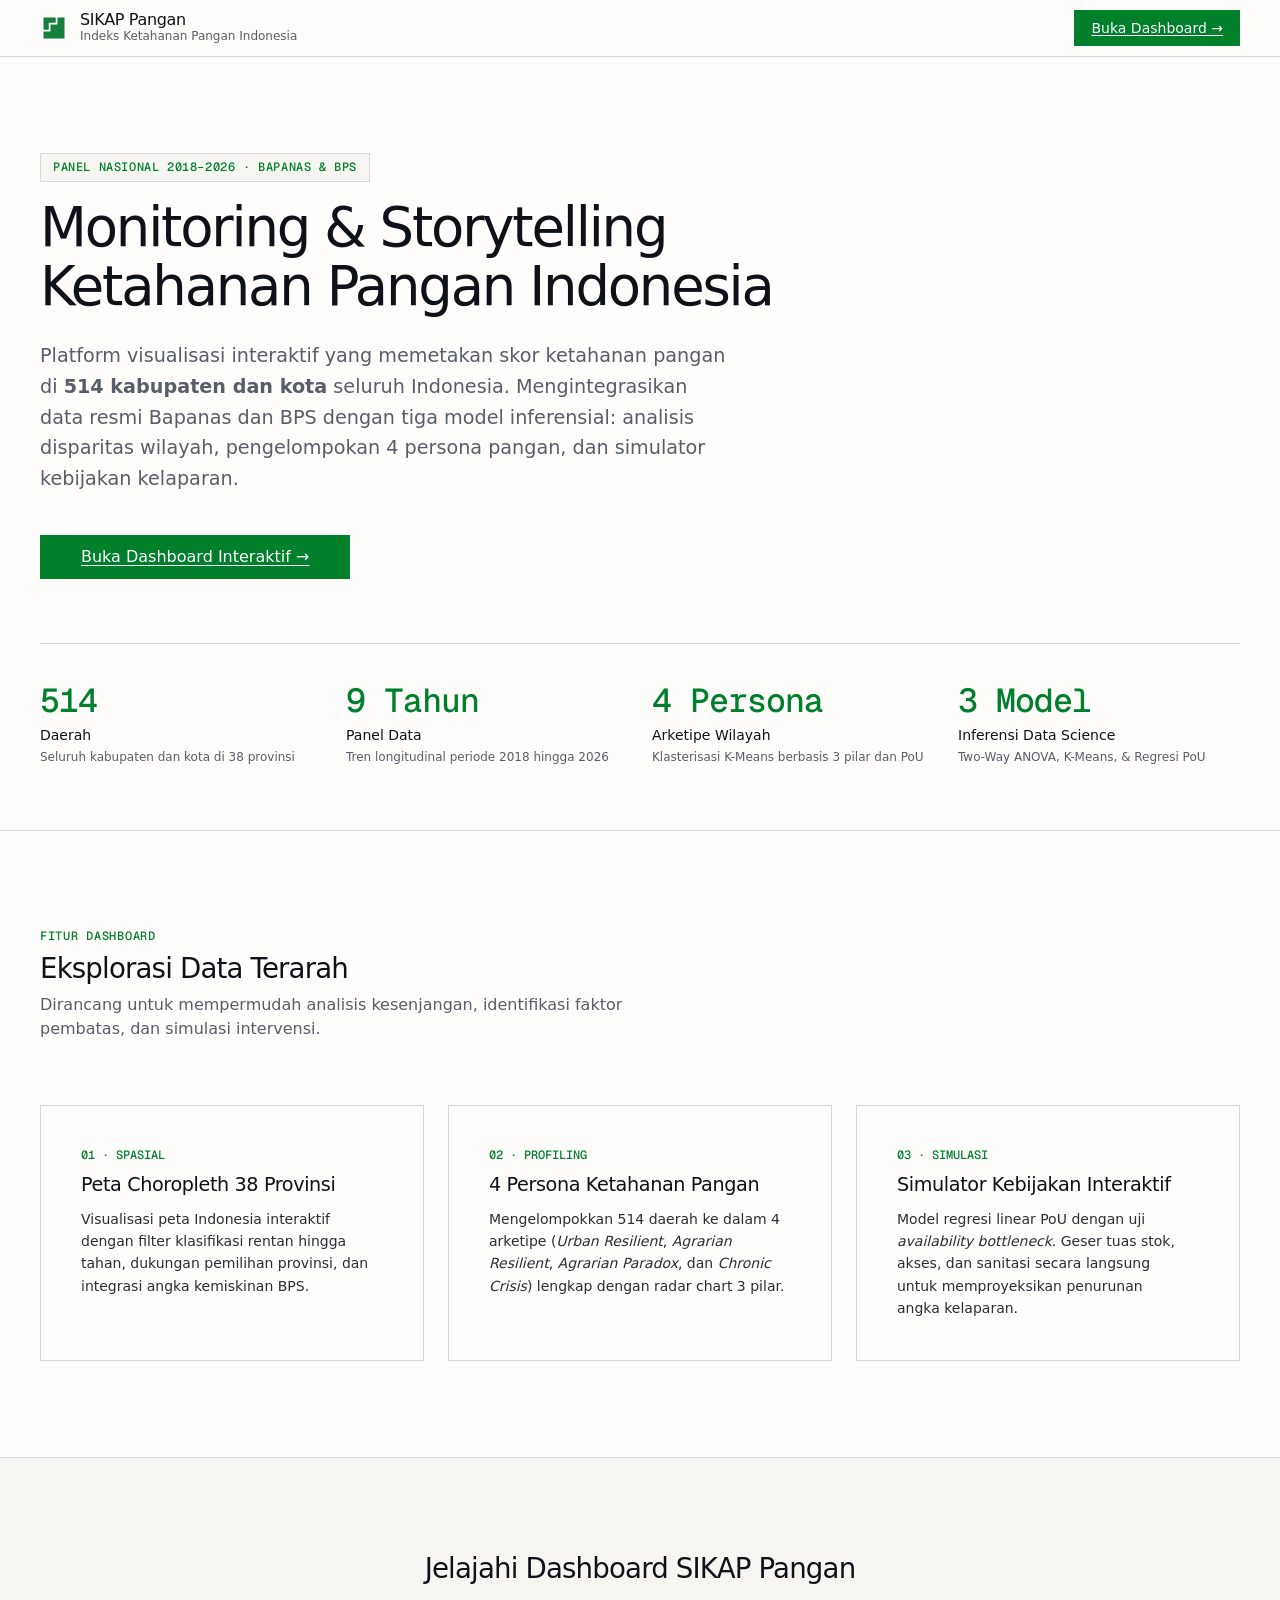
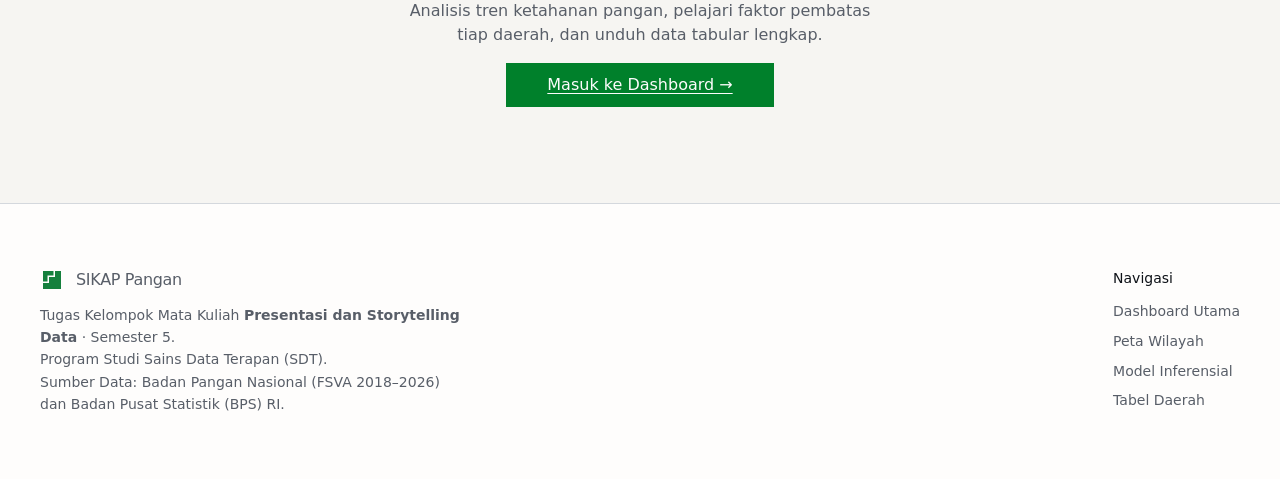
==== commit d2b1a55e: "feat(ui): sederhanakan landing page dan terapkan warna hijau zamrud (emerald green)" ====
--- a/dashboard/landing.html
+++ b/dashboard/landing.html
@@ -3,8 +3,8 @@
 <head>
   <meta charset="UTF-8">
   <meta name="viewport" content="width=device-width, initial-scale=1.0">
-  <title>SIKAP Pangan · Narasi & Analisis Ketahanan Pangan Indonesia 2018–2026</title>
-  <meta name="description" content="Platform narasi analitis dan storytelling data ketahanan pangan Indonesia 2018-2026. Panel longitudinal 514 kabupaten/kota mengintegrasikan Bapanas, BPS, Two-Way ANOVA, K-Means Clustering, dan Regresi Berganda.">
+  <title>SIKAP Pangan · Sistem Informasi & Analisis Ketahanan Pangan Indonesia</title>
+  <meta name="description" content="Platform storytelling data dan monitoring ketahanan pangan Indonesia 2018-2026 berbasis 514 kabupaten/kota dari Badan Pangan Nasional dan BPS.">
   <meta name="theme-color" content="#ffffff">
   <link rel="icon" href="./assets/favicon.svg" type="image/svg+xml">
   <link rel="icon" href="./assets/favicon.ico" sizes="48x48">
@@ -19,27 +19,19 @@
 </head>
 <body>
 
-  <!-- Top Navigation -->
+  <!-- Navigation -->
   <header class="landing-nav">
     <div class="landing-nav-inner container">
-      <a class="brand" href="landing.html" aria-label="SIKAP Pangan Halaman Utama">
+      <a class="brand" href="landing.html" aria-label="SIKAP Pangan">
         <img class="brand-mark" src="./assets/sikap-symbol.svg" width="28" height="28" alt="">
         <span class="brand-text">
           <span class="brand-name">SIKAP Pangan</span>
-          <span class="brand-tagline">Sistem Informasi & Analisis Ketahanan Pangan</span>
+          <span class="brand-tagline">Indeks Ketahanan Pangan Indonesia</span>
         </span>
       </a>
 
-      <nav class="landing-menu" aria-label="Menu navigasi halaman utama">
-        <a href="#masalah">Masalah</a>
-        <a href="#disparitas">Disparitas</a>
-        <a href="#persona">4 Persona</a>
-        <a href="#bottleneck">Bottleneck</a>
-        <a href="#metodologi">Model Data</a>
-      </nav>
-
       <a href="index.html" class="btn btn--primary">
-        Buka Dashboard Monitoring →
+        Buka Dashboard →
       </a>
     </div>
   </header>
@@ -47,302 +39,89 @@
   <main>
     <!-- Hero Section -->
     <section class="landing-hero container" aria-labelledby="heroTitle">
-      <span class="hero-tag">Storytelling Data & Model Inferensial · 2018–2026</span>
-      <h1 id="heroTitle" class="hero-headline">Memetakan Ketahanan Pangan Indonesia: Melampaui Angka Rata-Rata Agregat</h1>
+      <span class="hero-tag">Panel Nasional 2018–2026 · Bapanas & BPS</span>
+      <h1 id="heroTitle" class="hero-headline">Monitoring & Storytelling Ketahanan Pangan Indonesia</h1>
       <p class="hero-lead">
-        Meskipun Indeks Ketahanan Pangan (IKP) nasional meningkat dari <strong>69.35</strong> (2018) menjadi <strong>75.47</strong> (2026), ketimpangan geografis dan struktural antar wilayah masih sangat curam. Platform ini mengkombinasikan data 514 kabupaten/kota dari Badan Pangan Nasional dan BPS dengan tiga model statistik inferensial untuk mengungkap disparitas spasial, fenomena paradoks agraris, serta titik ungkit kebijakan intervensi.
+        Platform visualisasi interaktif yang memetakan skor ketahanan pangan di <strong>514 kabupaten dan kota</strong> seluruh Indonesia. Mengintegrasikan data resmi Bapanas dan BPS dengan tiga model inferensial: analisis disparitas wilayah, pengelompokan 4 persona pangan, dan simulator kebijakan kelaparan.
       </p>
 
       <div class="hero-actions">
         <a href="index.html" class="btn btn--primary btn--lg">
-          Eksplorasi Dashboard Interaktif →
-        </a>
-        <a href="#disparitas" class="btn btn--lg">
-          Pelajari Temuan Kunci ↓
+          Buka Dashboard Interaktif →
         </a>
       </div>
 
-      <div class="hero-metrics" role="region" aria-label="Metrik kunci platform">
+      <!-- 4 Key Numbers -->
+      <div class="hero-metrics" role="region" aria-label="Statistik utama">
         <div class="hero-metric-item">
           <span class="hero-metric-num">514</span>
-          <span class="hero-metric-label">Kabupaten & Kota</span>
-          <span class="hero-metric-desc">Cakupan lengkap seluruh 38 provinsi di Indonesia</span>
+          <span class="hero-metric-label">Daerah</span>
+          <span class="hero-metric-desc">Seluruh kabupaten dan kota di 38 provinsi</span>
         </div>
         <div class="hero-metric-item">
           <span class="hero-metric-num">9 Tahun</span>
-          <span class="hero-metric-label">Panel Longitudinal</span>
-          <span class="hero-metric-desc">4.626 data observasi tahun 2018 hingga 2026</span>
+          <span class="hero-metric-label">Panel Data</span>
+          <span class="hero-metric-desc">Tren longitudinal periode 2018 hingga 2026</span>
         </div>
         <div class="hero-metric-item">
-          <span class="hero-metric-num">54.5%</span>
-          <span class="hero-metric-label">Variansi Disparitas</span>
-          <span class="hero-metric-desc">Dijelaskan oleh gugus pulau (Two-Way ANOVA partial &eta;<sup>2</sup>)</span>
+          <span class="hero-metric-num">4 Persona</span>
+          <span class="hero-metric-label">Arketipe Wilayah</span>
+          <span class="hero-metric-desc">Klasterisasi K-Means berbasis 3 pilar dan PoU</span>
         </div>
         <div class="hero-metric-item">
-          <span class="hero-metric-num">2× Lipat</span>
-          <span class="hero-metric-label">Risiko Kelaparan (PoU)</span>
-          <span class="hero-metric-desc">Terjadi di daerah dengan ketersediaan di bawah skor 50</span>
+          <span class="hero-metric-num">3 Model</span>
+          <span class="hero-metric-label">Inferensi Data Science</span>
+          <span class="hero-metric-desc">Two-Way ANOVA, K-Means, & Regresi PoU</span>
         </div>
       </div>
     </section>
 
-    <!-- Section 1: Problem & Disparity (ANOVA) -->
-    <section class="landing-section container" id="disparitas" aria-labelledby="disparitasTitle">
+    <!-- 3 Simple Feature Highlights -->
+    <section class="landing-section container" aria-labelledby="featuresTitle">
       <div class="section-head">
-        <span class="section-kicker">Temuan 01 · Disparitas Spasial</span>
-        <h2 id="disparitasTitle" class="section-title">Kesenjangan Struktural Barat vs Timur</h2>
+        <span class="section-kicker">Fitur Dashboard</span>
+        <h2 id="featuresTitle" class="section-title">Eksplorasi Data Terarah</h2>
         <p class="section-desc">
-          Rata-rata nasional yang membaik menutupi jurang pemisah yang nyata antar gugus kepulauan di Indonesia.
+          Dirancang untuk mempermudah analisis kesenjangan, identifikasi faktor pembatas, dan simulasi intervensi.
         </p>
       </div>
 
-      <div class="bento-grid">
-        <article class="bento-card bento-card--lead">
-          <div class="bento-card-header">
-            <h3 class="bento-card-title">Two-Way Factorial ANOVA: Efek Gugus Pulau Mendominasi</h3>
-            <p class="bento-card-sub">Pengujian simultan faktor Gugus Pulau dan Tipe Daerah (Kabupaten vs Kota) pada 514 daerah</p>
-          </div>
-          <div class="bento-card-body">
-            Hasil pengujian Two-Way ANOVA membuktikan bahwa faktor gugus pulau memiliki pengaruh yang masif dan signifikan terhadap skor IKP (<em>F</em> = 99.95, <em>p</em> &lt; 0.001) dengan <em>partial eta-squared</em> sebesar <strong>54.5%</strong>. Artinya, lebih dari separuh variasi ketahanan pangan suatu daerah ditentukan semata-mata oleh lokasi geografisnya. Tipe daerah (kota vs kabupaten) juga signifikan (<em>p</em> = 0.0014), di mana kota rata-rata memiliki skor aksesibilitas lebih stabil.
-          </div>
-          <div class="bento-card-footer">
-            <span class="stat-highlight">&Delta; 27.0 Poin</span>
-            <span class="bento-card-sub">Jurang terbesar Tukey HSD (Kalimantan vs Papua)</span>
-          </div>
-        </article>
-
-        <article class="bento-card bento-card--side">
-          <div class="bento-card-header">
-            <h3 class="bento-card-title">Ranking Kesenjangan Wilayah (2024)</h3>
-            <p class="bento-card-sub">Rata-rata skor IKP per gugus kepulauan</p>
-          </div>
-          <div class="bento-card-body">
-            <ol style="padding-left: 1.2rem; margin: 0; display: flex; flex-direction: column; gap: 0.5rem;">
-              <li><strong>Kalimantan</strong>: 76.47 (Tertinggi)</li>
-              <li><strong>Jawa</strong>: 74.81</li>
-              <li><strong>Sulawesi</strong>: 74.37</li>
-              <li><strong>Sumatera</strong>: 71.49</li>
-              <li><strong>Bali & Nusa Tenggara</strong>: 68.80</li>
-              <li><strong>Maluku</strong>: 59.00 (Kesenjangan -17.5 vs Kalimantan)</li>
-              <li><strong>Papua</strong>: 49.48 (Kesenjangan -27.0 vs Kalimantan)</li>
-            </ol>
-          </div>
-          <div class="bento-card-footer">
-            <a href="index.html#inferentialSection" class="btn">Lihat Uji Tukey HSD →</a>
-          </div>
-        </article>
-      </div>
-    </section>
-
-    <!-- Section 2: Personas (K-Means) -->
-    <section class="landing-section container" id="persona" aria-labelledby="personaTitle">
-      <div class="section-head">
-        <span class="section-kicker">Temuan 02 · K-Means Clustering</span>
-        <h2 id="personaTitle" class="section-title">4 Persona Ketahanan Pangan Daerah</h2>
-        <p class="section-desc">
-          Berdasarkan klasterisasi multidimensi tiga pilar ketahanan pangan dan prevalensi ketidakcukupan konsumsi pangan (PoU), 514 daerah terbagi menjadi 4 persona arketipe.
-        </p>
-      </div>
-
-      <div class="persona-cards">
-        <!-- Persona 1 -->
-        <article class="p-card">
-          <div class="p-card-badge" style="color: var(--color-scale-4);">
-            <span class="p-card-swatch" style="background: var(--color-scale-4);"></span>
-            39.1% Daerah (201 Kab/Kota)
-          </div>
-          <h3 class="p-card-title">Urban Resilient</h3>
-          <p class="p-card-portion">Pusat Konsumsi Modern</p>
-          <dl class="p-card-metrics">
-            <div class="p-metric-item"><dt>Ketersediaan</dt><dd>53.6</dd></div>
-            <div class="p-metric-item"><dt>Keterjangkauan</dt><dd>82.5</dd></div>
-            <div class="p-metric-item"><dt>Pemanfaatan</dt><dd>78.5</dd></div>
-            <div class="p-metric-item"><dt>Kelaparan (PoU)</dt><dd>8.0%</dd></div>
-          </dl>
-          <p class="p-card-desc">
-            Didominasi perkotaan di Jawa dan Sumatera. Produksi pangan lokal minim, tetapi daya beli kuat, sanitasi modern, dan angka kelaparan terendah.
-          </p>
-          <p class="p-card-policy">
-            <strong>Fokus Kebijakan:</strong> Stabilitas rantai pasok logistik, kontrol inflasi pangan, dan mitigasi <em>food waste</em> perkotaan.
+      <div class="models-grid">
+        <article class="model-card">
+          <div class="model-num">01 · Spasial</div>
+          <h3 class="model-title">Peta Choropleth 38 Provinsi</h3>
+          <p class="model-desc">
+            Visualisasi peta Indonesia interaktif dengan filter klasifikasi rentan hingga tahan, dukungan pemilihan provinsi, dan integrasi angka kemiskinan BPS.
           </p>
         </article>
 
-        <!-- Persona 2 -->
-        <article class="p-card">
-          <div class="p-card-badge" style="color: var(--color-scale-5);">
-            <span class="p-card-swatch" style="background: var(--color-scale-5);"></span>
-            29.2% Daerah (150 Kab/Kota)
-          </div>
-          <h3 class="p-card-title">Agrarian Resilient</h3>
-          <p class="p-card-portion">Lumbung Pangan Berdaulat</p>
-          <dl class="p-card-metrics">
-            <div class="p-metric-item"><dt>Ketersediaan</dt><dd>73.4</dd></div>
-            <div class="p-metric-item"><dt>Keterjangkauan</dt><dd>81.6</dd></div>
-            <div class="p-metric-item"><dt>Pemanfaatan</dt><dd>70.9</dd></div>
-            <div class="p-metric-item"><dt>Kelaparan (PoU)</dt><dd>7.4%</dd></div>
-          </dl>
-          <p class="p-card-desc">
-            Lumbung padi dan pertanian sentra. Produksi surplus melimpah, akses ekonomi kuat, dan ketahanan pangan paling kokoh di Indonesia.
-          </p>
-          <p class="p-card-policy">
-            <strong>Fokus Kebijakan:</strong> Perlindungan lahan sawah lestari (LP2B), asuransi gagal panen, dan industrialisasi hilirisasi pascapanen.
+        <article class="model-card">
+          <div class="model-num">02 · Profiling</div>
+          <h3 class="model-title">4 Persona Ketahanan Pangan</h3>
+          <p class="model-desc">
+            Mengelompokkan 514 daerah ke dalam 4 arketipe (<em>Urban Resilient</em>, <em>Agrarian Resilient</em>, <em>Agrarian Paradox</em>, dan <em>Chronic Crisis</em>) lengkap dengan radar chart 3 pilar.
           </p>
         </article>
 
-        <!-- Persona 3 -->
-        <article class="p-card">
-          <div class="p-card-badge" style="color: var(--color-scale-2);">
-            <span class="p-card-swatch" style="background: var(--color-scale-2);"></span>
-            23.5% Daerah (121 Kab/Kota)
-          </div>
-          <h3 class="p-card-title">Agrarian Paradox</h3>
-          <p class="p-card-portion">Lumbung yang Rentan</p>
-          <dl class="p-card-metrics">
-            <div class="p-metric-item"><dt>Ketersediaan</dt><dd>52.9</dd></div>
-            <div class="p-metric-item"><dt>Keterjangkauan</dt><dd>73.5</dd></div>
-            <div class="p-metric-item"><dt>Pemanfaatan</dt><dd>59.6</dd></div>
-            <div class="p-metric-item"><dt>Kelaparan (PoU)</dt><dd>13.1%</dd></div>
-          </dl>
-          <p class="p-card-desc">
-            Fenomena paradoksal di pedesaan Sumatera, Sulawesi, dan Nusa Tenggara. Daerah menghasilkan pangan namun penduduk lokal mengalami kelaparan tinggi akibat daya beli rendah dan sanitasi buruk.
-          </p>
-          <p class="p-card-policy">
-            <strong>Fokus Kebijakan:</strong> Bantuan pangan tepat sasaran, intervensi air bersih/sanitasi, dan pemberdayaan nilai tukar petani (NTP).
-          </p>
-        </article>
-
-        <!-- Persona 4 -->
-        <article class="p-card">
-          <div class="p-card-badge" style="color: var(--color-scale-1);">
-            <span class="p-card-swatch" style="background: var(--color-scale-1);"></span>
-            8.2% Daerah (42 Kab/Kota)
-          </div>
-          <h3 class="p-card-title">Chronic Crisis</h3>
-          <p class="p-card-portion">Wilayah Rentan Menahun</p>
-          <dl class="p-card-metrics">
-            <div class="p-metric-item"><dt>Ketersediaan</dt><dd>27.9</dd></div>
-            <div class="p-metric-item"><dt>Keterjangkauan</dt><dd>59.0</dd></div>
-            <div class="p-metric-item"><dt>Pemanfaatan</dt><dd>44.3</dd></div>
-            <div class="p-metric-item"><dt>Kelaparan (PoU)</dt><dd>33.3%</dd></div>
-          </dl>
-          <p class="p-card-desc">
-            Terkonsentrasi di pedalaman Maluku (12 daerah) dan Papua (30 daerah). Semua pilar ambruk, isolasi geografis ekstrim, dan sepertiga penduduk mengalami ketidakcukupan konsumsi pangan.
-          </p>
-          <p class="p-card-policy">
-            <strong>Fokus Kebijakan:</strong> Jembatan udara logistik pangan, cadangan pangan darurat, intervensi gizi terpadu, dan pembukaan isolasi jalan.
+        <article class="model-card">
+          <div class="model-num">03 · Simulasi</div>
+          <h3 class="model-title">Simulator Kebijakan Interaktif</h3>
+          <p class="model-desc">
+            Model regresi linear PoU dengan uji <em>availability bottleneck</em>. Geser tuas stok, akses, dan sanitasi secara langsung untuk memproyeksikan penurunan angka kelaparan.
           </p>
         </article>
       </div>
     </section>
 
-    <!-- Section 3: Bottleneck & Regression -->
-    <section class="landing-section container" id="bottleneck" aria-labelledby="bottleneckTitle">
-      <div class="section-head">
-        <span class="section-kicker">Temuan 03 · Regresi & Efek Hambatan</span>
-        <h2 id="bottleneckTitle" class="section-title">Efek Hambatan Ketersediaan & Simulator Kebijakan</h2>
-        <p class="section-desc">
-          Analisis regresi linear berganda membuktikan bahwa keterjangkauan adalah pengungkit utama, namun ketersediaan fisik adalah syarat mutlak (*prerequisite*).
-        </p>
-      </div>
-
-      <div class="bento-grid">
-        <article class="bento-card bento-card--half">
-          <div class="bento-card-header">
-            <h3 class="bento-card-title">Model Regresi Linear Prevalensi Kelaparan (PoU)</h3>
-            <p class="bento-card-sub"><em>R</em><sup>2</sup> = 58.5% · <em>F</em> = 239.7 · <em>p</em> &lt; 10<sup>-96</sup></p>
-          </div>
-          <div class="bento-card-body">
-            <p>Tiga pilar pangan secara bersama-sama menjelaskan 58.5% angka ketidakcukupan pangan:</p>
-            <ul style="padding-left: 1.2rem; margin-top: 0.5rem; display: flex; flex-direction: column; gap: 0.4rem;">
-              <li><strong>Keterjangkauan Pangan (&beta; = -0.518, <em>p</em> &lt; 10<sup>-30</sup>)</strong>: Tuas kebijakan paling berpengaruh. Peningkatan daya beli masyarakat menurunkan kelaparan paling drastis.</li>
-              <li><strong>Ketersediaan Pangan (&beta; = -0.229, <em>p</em> &lt; 10<sup>-11</sup>)</strong>: Pasokan fisik bahan pangan pokok.</li>
-              <li><strong>Pemanfaatan Gizi & Air (&beta; = -0.146, <em>p</em> = 0.0003)</strong>: Kualitas air minum, sanitasi, dan kecukupan energi.</li>
-            </ul>
-          </div>
-          <div class="bento-card-footer">
-            <span class="stat-highlight">Keterjangkauan #1</span>
-            <span class="bento-card-sub">Standar beta koefisien tertinggi</span>
-          </div>
-        </article>
-
-        <article class="bento-card bento-card--half">
-          <div class="bento-card-header">
-            <h3 class="bento-card-title">Temuan Kritis: Efek Hambatan (Bottleneck Effect)</h3>
-            <p class="bento-card-sub">Interaksi Non-linear Ambang Batas Stok Pangan (Skor &lt; 50)</p>
-          </div>
-          <div class="bento-card-body">
-            Uji hipotesis interaksi membuktikan adanya <em>Availability Bottleneck</em> yang sangat nyata (<em>p</em> = 1.51 &times; 10<sup>-12</sup>). Pada 130 kabupaten/kota yang mengalami defisit ketersediaan fisik pangan (skor &lt; 50), rata-rata angka kelaparan (PoU) melonjak tajam menjadi <strong>17.75%</strong>, dibandingkan daerah normal (8.82%).<br><br>
-            <strong>Implikasi Kebijakan:</strong> Subsidi bantuan tunai atau penguatan daya beli tidak akan bekerja jika pasokan pangan fisik di pasar lokal tidak tersedia. Stok pangan lokal adalah fondasi wajib sebelum program penurunan harga dijalankan.
-          </div>
-          <div class="bento-card-footer">
-            <a href="index.html#chartRegressionTornado" class="btn">Uji Simulator Kebijakan →</a>
-          </div>
-        </article>
-      </div>
-    </section>
-
-    <!-- Section 4: Models & Scientific Rigor -->
-    <section class="landing-section container" id="metodologi" aria-labelledby="modelTitle">
-      <div class="section-head">
-        <span class="section-kicker">Metodologi & Data Science</span>
-        <h2 id="modelTitle" class="section-title">Integritas Data & 4 Notebook Analisis Terbuka</h2>
-        <p class="section-desc">
-          Setiap angka dan visualisasi di platform ini diproduksi langsung dari pipeline data science yang transparan, dapat direproduksi (*reproducible*), dan bebas dari rekayasa *hardcoded*.
-        </p>
-      </div>
-
-      <div class="models-grid">
-        <article class="model-card">
-          <div class="model-num">Notebook 05 & 06</div>
-          <h3 class="model-title">Harmonisasi & Two-Way ANOVA</h3>
-          <p class="model-desc">
-            Menyelaraskan 21 anomali nama daerah antara BPS dan Bapanas, menguji asumsi normalitas (Jarque-Bera) & heteroskedastisitas (Levene/Welch ANOVA), dan menghitung matriks komparasi post-hoc Tukey HSD.
-          </p>
-          <div class="model-stats">
-            <span>Harmonisasi: 514 daerah (0 null)</span>
-            <span>Welch F: 53.40 (p &lt; 0.001)</span>
-            <span>Partial &eta;&sup2;: 54.5%</span>
-          </div>
-        </article>
-
-        <article class="model-card">
-          <div class="model-num">Notebook 07</div>
-          <h3 class="model-title">K-Means Clustering Multidimensi</h3>
-          <p class="model-desc">
-            Standardisasi fitur StandardScaler, optimasi jumlah klaster melalui Elbow Method dan Silhouette Analysis, merumuskan 4 persona daerah beserta dekomposisi radar 3 pilar dan PoU.
-          </p>
-          <div class="model-stats">
-            <span>Optimal k: 4 Klaster</span>
-            <span>Silhouette: 0.255</span>
-            <span>PCA 2D Variance: 76.2%</span>
-          </div>
-        </article>
-
-        <article class="model-card">
-          <div class="model-num">Notebook 08</div>
-          <h3 class="model-title">Multiple Regression & Policy Simulator</h3>
-          <p class="model-desc">
-            Pemodelan regresi OLS dengan standard error robust HC3 (White), uji multikolinearitas (VIF &lt; 2.2), evaluasi interaksi bottleneck ketersediaan, dan perancangan 4 skenario intervensi kebijakan.
-          </p>
-          <div class="model-stats">
-            <span>R-squared: 0.585 (F = 239.7)</span>
-            <span>Bottleneck p-val: 1.51e-12</span>
-            <span>Skenario A-D Proyeksi PoU</span>
-          </div>
-        </article>
-      </div>
-    </section>
-
-    <!-- Final Call to Action -->
+    <!-- Simple Call to Action -->
     <section class="landing-cta" aria-labelledby="ctaTitle">
       <div class="cta-inner container">
-        <span class="hero-tag">Jelajahi Data Lengkap</span>
-        <h2 id="ctaTitle" class="cta-title">Siap Mengeksplorasi Data Ketahanan Pangan Indonesia?</h2>
+        <h2 id="ctaTitle" class="cta-title">Jelajahi Dashboard SIKAP Pangan</h2>
         <p class="cta-desc">
-          Buka peta choropleth interaktif 38 provinsi, filter menurut klasifikasi dan tahun, amati diagram pencar korelasi kemiskinan, serta uji langsung simulator intervensi kebijakan pangan.
+          Analisis tren ketahanan pangan, pelajari faktor pembatas tiap daerah, dan unduh data tabular lengkap.
         </p>
         <a href="index.html" class="btn btn--primary btn--lg">
-          Buka Interactive Dashboard SIKAP Pangan →
+          Masuk ke Dashboard →
         </a>
       </div>
     </section>
@@ -357,28 +136,19 @@
           <span class="brand-name" style="font-size: var(--text-md); font-weight: 500;">SIKAP Pangan</span>
         </div>
         <p>
-          Tugas Kelompok Mata Kuliah <strong>Presentasi dan Storytelling Data</strong><br>
-          Program Studi Sains Data Terapan (SDT), Semester 5.<br>
-          Sumber Data: Badan Pangan Nasional (FSVA 2018–2026) dan Badan Pusat Statistik (BPS) Republik Indonesia.
+          Tugas Kelompok Mata Kuliah <strong>Presentasi dan Storytelling Data</strong> · Semester 5.<br>
+          Program Studi Sains Data Terapan (SDT).<br>
+          Sumber Data: Badan Pangan Nasional (FSVA 2018–2026) dan Badan Pusat Statistik (BPS) RI.
         </p>
       </div>
 
       <div class="footer-links">
         <div class="footer-links-group">
-          <strong>Aplikasi & Navigasi</strong>
-          <a href="index.html">Interactive Dashboard</a>
-          <a href="index.html#mapSection">Peta Choropleth</a>
-          <a href="index.html#chartsSection">Analisis Grafik</a>
+          <strong>Navigasi</strong>
+          <a href="index.html">Dashboard Utama</a>
+          <a href="index.html#mapSection">Peta Wilayah</a>
           <a href="index.html#inferentialSection">Model Inferensial</a>
-          <a href="index.html#tableSection">Tabel 514 Daerah</a>
-        </div>
-
-        <div class="footer-links-group">
-          <strong>Artefak Data Science</strong>
-          <a href="../notebooks/05_Preprocessing.ipynb">05_Preprocessing.ipynb</a>
-          <a href="../notebooks/06_ANOVA_Disparitas.ipynb">06_ANOVA_Disparitas.ipynb</a>
-          <a href="../notebooks/07_KMeans_Clustering.ipynb">07_KMeans_Clustering.ipynb</a>
-          <a href="../notebooks/08_Multiple_Regression.ipynb">08_Multiple_Regression.ipynb</a>
+          <a href="index.html#tableSection">Tabel Daerah</a>
         </div>
       </div>
     </div>
--- a/dashboard/css/landing.css
+++ b/dashboard/css/landing.css
@@ -1,14 +1,12 @@
 /* ==========================================================================
-   SIKAP Pangan · Landing Page Stylesheet
-   Pure Light Mode Editorial · Swiss-minimalism · High Readability
+   SIKAP Pangan · Simple Editorial Landing Page
+   Light Mode · Emerald Green Accent · High Readability
    ========================================================================== */
 
 @import url("./tokens.css");
 @import url("./base.css");
 
-/* --------------------------------------------------------------------------
-   Top Navigation
-   -------------------------------------------------------------------------- */
+/* Navigation */
 .landing-nav {
   position: sticky;
   top: 0;
@@ -25,27 +23,7 @@
   height: var(--topbar-h);
 }
 
-.landing-menu {
-  display: flex;
-  align-items: center;
-  gap: var(--space-lg);
-}
-
-.landing-menu a {
-  font-size: var(--text-sm);
-  font-weight: 500;
-  color: var(--color-muted);
-  text-decoration: none;
-  transition: color var(--dur-micro) var(--ease-out);
-}
-
-.landing-menu a:hover {
-  color: var(--color-ink);
-}
-
-/* --------------------------------------------------------------------------
-   Hero Section
-   -------------------------------------------------------------------------- */
+/* Hero Section */
 .landing-hero {
   padding-block: var(--space-3xl) var(--space-2xl);
   border-bottom: var(--hairline) solid var(--color-rule);
@@ -54,31 +32,31 @@
 .hero-tag {
   display: inline-flex;
   align-items: center;
-  gap: var(--space-xs);
   padding: var(--space-2xs) var(--space-sm);
   background: var(--color-paper-2);
-  border: var(--hairline) solid var(--color-muted-2);
+  border: var(--hairline) solid var(--color-rule);
   font-family: var(--font-outlier);
   font-size: var(--text-xs);
   color: var(--color-accent);
   letter-spacing: 0.05em;
   text-transform: uppercase;
   margin-bottom: var(--space-md);
+  font-weight: 500;
 }
 
 .hero-headline {
-  font-size: clamp(2.2rem, 5vw, 3.6rem);
-  font-weight: 500;
-  line-height: 1.08;
+  font-size: clamp(2.2rem, 5vw, 3.4rem);
+  font-weight: 500;
+  line-height: 1.1;
   letter-spacing: -0.04em;
   color: var(--color-ink);
-  max-width: 24ch;
+  max-width: 22ch;
 }
 
 .hero-lead {
   margin-top: var(--space-lg);
   font-size: var(--text-lg);
-  line-height: 1.55;
+  line-height: 1.6;
   color: var(--color-muted);
   max-width: 58ch;
 }
@@ -88,18 +66,15 @@
   align-items: center;
   gap: var(--space-md);
   margin-top: var(--space-xl);
-  flex-wrap: wrap;
 }
 
 .btn--lg {
   min-height: 44px;
-  padding: 0 var(--space-lg);
+  padding: 0 var(--space-xl);
   font-size: var(--text-md);
 }
 
-/* --------------------------------------------------------------------------
-   Hero Stat Metrics
-   -------------------------------------------------------------------------- */
+/* Hero Stat Metrics */
 .hero-metrics {
   display: grid;
   grid-template-columns: repeat(4, minmax(0, 1fr));
@@ -118,15 +93,16 @@
   font-family: var(--font-outlier);
   font-size: var(--text-3xl);
   line-height: 1;
-  color: var(--color-ink);
+  color: var(--color-accent);
   letter-spacing: -0.03em;
+  font-weight: 500;
 }
 
 .hero-metric-label {
   margin-top: var(--space-xs);
   font-size: var(--text-sm);
   font-weight: 500;
-  color: var(--color-ink-2);
+  color: var(--color-ink);
 }
 
 .hero-metric-desc {
@@ -136,9 +112,7 @@
   line-height: 1.4;
 }
 
-/* --------------------------------------------------------------------------
-   General Section Layout
-   -------------------------------------------------------------------------- */
+/* Sections */
 .landing-section {
   padding-block: var(--space-3xl);
   border-bottom: var(--hairline) solid var(--color-rule);
@@ -157,6 +131,7 @@
   text-transform: uppercase;
   letter-spacing: 0.06em;
   color: var(--color-accent);
+  font-weight: 500;
 }
 
 .section-title {
@@ -173,178 +148,7 @@
   line-height: 1.5;
 }
 
-/* --------------------------------------------------------------------------
-   Story Cards (Asymmetric Bento Grid)
-   -------------------------------------------------------------------------- */
-.bento-grid {
-  display: grid;
-  grid-template-columns: repeat(12, 1fr);
-  gap: var(--space-lg);
-}
-
-.bento-card {
-  padding: var(--space-xl);
-  background: var(--color-paper);
-  border: var(--hairline) solid var(--color-rule);
-  display: flex;
-  flex-direction: column;
-  justify-content: space-between;
-}
-
-.bento-card--lead {
-  grid-column: span 7;
-  background: var(--color-paper-2);
-}
-
-.bento-card--side {
-  grid-column: span 5;
-}
-
-.bento-card--third {
-  grid-column: span 4;
-}
-
-.bento-card--half {
-  grid-column: span 6;
-}
-
-.bento-card-header {
-  margin-bottom: var(--space-lg);
-}
-
-.bento-card-title {
-  font-size: var(--text-xl);
-  font-weight: 500;
-  letter-spacing: -0.02em;
-  color: var(--color-ink);
-}
-
-.bento-card-sub {
-  margin-top: var(--space-2xs);
-  font-size: var(--text-sm);
-  color: var(--color-muted);
-}
-
-.bento-card-body {
-  font-size: var(--text-sm);
-  color: var(--color-ink-2);
-  line-height: 1.6;
-}
-
-.bento-card-footer {
-  margin-top: var(--space-xl);
-  padding-top: var(--space-md);
-  border-top: var(--hairline) solid var(--color-rule);
-  display: flex;
-  align-items: center;
-  justify-content: space-between;
-}
-
-.stat-highlight {
-  font-family: var(--font-outlier);
-  font-size: var(--text-2xl);
-  font-weight: 500;
-  color: var(--color-accent);
-}
-
-/* --------------------------------------------------------------------------
-   Personas Showcase
-   -------------------------------------------------------------------------- */
-.persona-cards {
-  display: grid;
-  grid-template-columns: repeat(4, minmax(0, 1fr));
-  gap: var(--space-md);
-}
-
-.p-card {
-  padding: var(--space-lg);
-  border: var(--hairline) solid var(--color-rule);
-  background: var(--color-paper);
-  display: flex;
-  flex-direction: column;
-  position: relative;
-  transition: transform var(--dur-micro) var(--ease-out), border-color var(--dur-micro) var(--ease-out);
-}
-
-.p-card:hover {
-  transform: translateY(-2px);
-  border-color: var(--color-muted);
-}
-
-.p-card-badge {
-  display: inline-flex;
-  align-items: center;
-  gap: var(--space-2xs);
-  width: fit-content;
-  font-size: var(--text-xs);
-  font-family: var(--font-outlier);
-  font-weight: 500;
-  margin-bottom: var(--space-sm);
-  padding: 2px 8px;
-  background: var(--color-paper-2);
-  border: 1px solid var(--color-rule);
-}
-
-.p-card-swatch {
-  width: 8px;
-  height: 8px;
-  display: inline-block;
-}
-
-.p-card-title {
-  font-size: var(--text-lg);
-  font-weight: 500;
-  color: var(--color-ink);
-  letter-spacing: -0.02em;
-}
-
-.p-card-portion {
-  font-family: var(--font-outlier);
-  font-size: var(--text-sm);
-  color: var(--color-muted);
-  margin-top: var(--space-3xs);
-}
-
-.p-card-metrics {
-  margin-block: var(--space-md);
-  padding-block: var(--space-xs);
-  border-block: var(--hairline) solid var(--color-rule-2);
-  display: grid;
-  grid-template-columns: repeat(2, 1fr);
-  gap: var(--space-xs);
-  font-size: var(--text-xs);
-}
-
-.p-metric-item dt {
-  color: var(--color-muted);
-}
-
-.p-metric-item dd {
-  margin: 0;
-  font-family: var(--font-outlier);
-  font-size: var(--text-sm);
-  font-weight: 500;
-  color: var(--color-ink);
-}
-
-.p-card-desc {
-  font-size: var(--text-xs);
-  color: var(--color-ink-2);
-  line-height: 1.5;
-  margin-top: auto;
-}
-
-.p-card-policy {
-  margin-top: var(--space-sm);
-  padding-top: var(--space-xs);
-  font-size: var(--text-xs);
-  color: var(--color-muted);
-  border-top: 1px dashed var(--color-rule);
-}
-
-/* --------------------------------------------------------------------------
-   Model Methodology Grid
-   -------------------------------------------------------------------------- */
+/* Feature 3-Cards Grid */
 .models-grid {
   display: grid;
   grid-template-columns: repeat(3, minmax(0, 1fr));
@@ -355,6 +159,14 @@
   padding: var(--space-xl);
   border: var(--hairline) solid var(--color-rule);
   background: var(--color-paper);
+  display: flex;
+  flex-direction: column;
+  transition: border-color var(--dur-micro) var(--ease-out), transform var(--dur-micro) var(--ease-out);
+}
+
+.model-card:hover {
+  border-color: var(--color-muted);
+  transform: translateY(-2px);
 }
 
 .model-num {
@@ -363,6 +175,7 @@
   color: var(--color-accent);
   text-transform: uppercase;
   margin-bottom: var(--space-xs);
+  font-weight: 500;
 }
 
 .model-title {
@@ -379,31 +192,16 @@
   line-height: 1.6;
 }
 
-.model-stats {
-  margin-top: var(--space-lg);
-  padding: var(--space-md);
+/* CTA */
+.landing-cta {
+  padding-block: var(--space-3xl);
   background: var(--color-paper-2);
-  border: var(--hairline) solid var(--color-rule);
-  font-family: var(--font-outlier);
-  font-size: var(--text-xs);
-  color: var(--color-ink);
-  display: flex;
-  flex-direction: column;
-  gap: var(--space-2xs);
-}
-
-/* --------------------------------------------------------------------------
-   CTA Block
-   -------------------------------------------------------------------------- */
-.landing-cta {
-  padding-block: var(--space-4xl);
-  background: var(--color-paper-2);
-  border-block: var(--hairline) solid var(--color-rule);
+  border-bottom: var(--hairline) solid var(--color-rule);
   text-align: center;
 }
 
 .cta-inner {
-  max-width: 64ch;
+  max-width: 54ch;
   margin-inline: auto;
   display: flex;
   flex-direction: column;
@@ -423,9 +221,7 @@
   line-height: 1.5;
 }
 
-/* --------------------------------------------------------------------------
-   Footer
-   -------------------------------------------------------------------------- */
+/* Footer */
 .landing-footer {
   padding-block: var(--space-2xl);
   background: var(--color-paper);
@@ -440,7 +236,7 @@
 }
 
 .footer-meta {
-  max-width: 45ch;
+  max-width: 48ch;
   font-size: var(--text-sm);
   color: var(--color-muted);
   line-height: 1.6;
@@ -470,22 +266,16 @@
 }
 
 .footer-links-group a:hover {
-  color: var(--color-ink);
-}
-
-/* --------------------------------------------------------------------------
-   Responsive
-   -------------------------------------------------------------------------- */
+  color: var(--color-accent);
+}
+
+/* Responsive */
 @media (max-width: 64rem) {
   .hero-metrics { grid-template-columns: repeat(2, 1fr); }
-  .bento-card--lead, .bento-card--side, .bento-card--third, .bento-card--half { grid-column: span 12; }
-  .persona-cards { grid-template-columns: repeat(2, 1fr); }
   .models-grid { grid-template-columns: 1fr; }
-  .landing-menu { display: none; }
 }
 
 @media (max-width: 40rem) {
   .hero-metrics { grid-template-columns: 1fr; }
-  .persona-cards { grid-template-columns: 1fr; }
   .footer-inner { flex-direction: column; }
 }
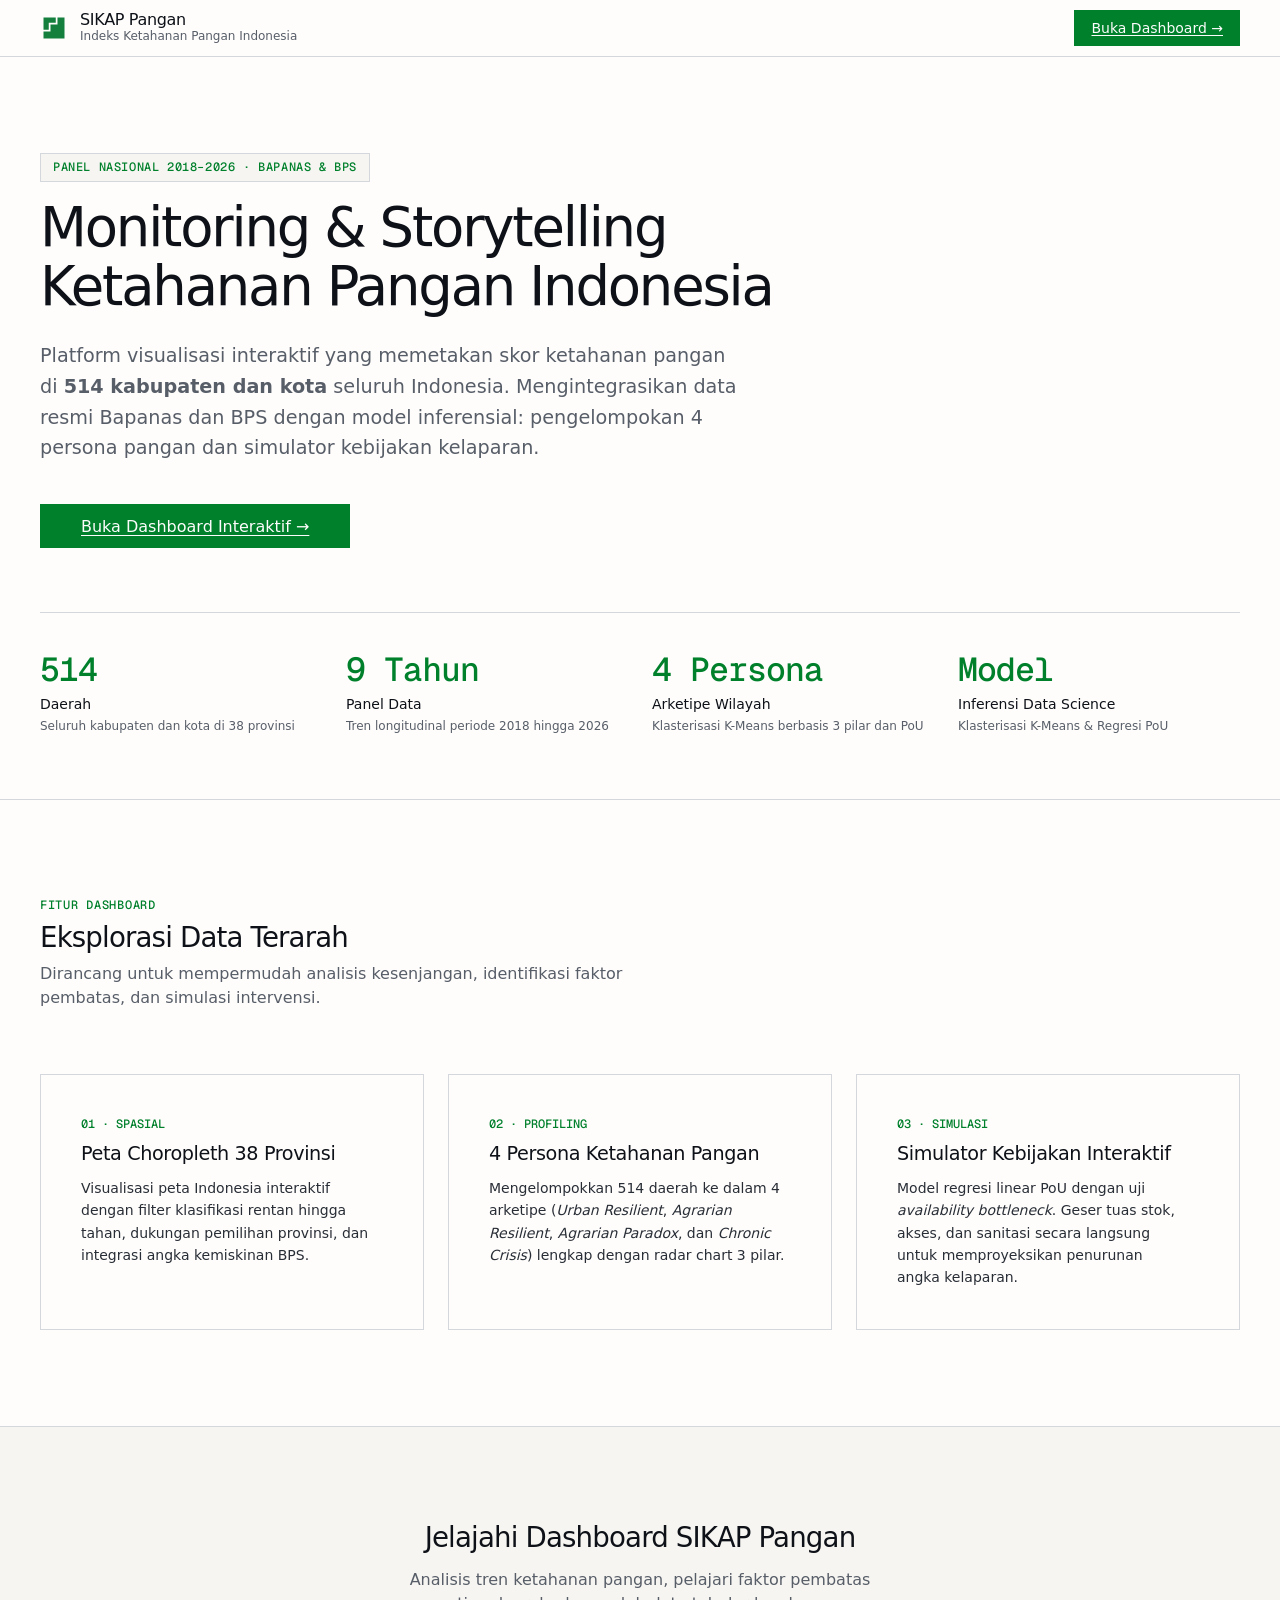
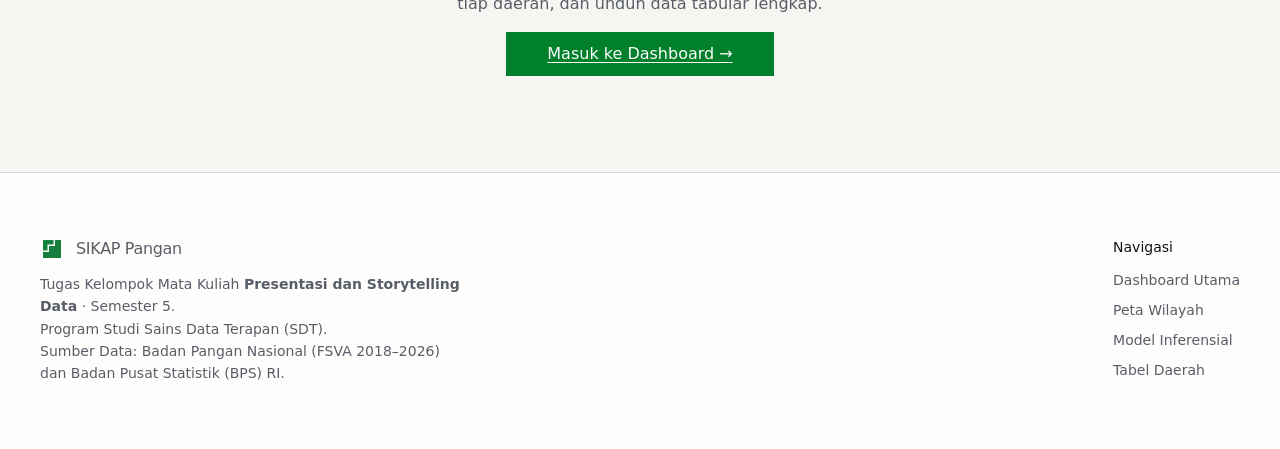
==== commit 23097adb: "fix(dashboard): hapus kartu uji kesenjangan geografis nasional (ANOVA)" ====
--- a/dashboard/landing.html
+++ b/dashboard/landing.html
@@ -42,7 +42,7 @@
       <span class="hero-tag">Panel Nasional 2018–2026 · Bapanas & BPS</span>
       <h1 id="heroTitle" class="hero-headline">Monitoring & Storytelling Ketahanan Pangan Indonesia</h1>
       <p class="hero-lead">
-        Platform visualisasi interaktif yang memetakan skor ketahanan pangan di <strong>514 kabupaten dan kota</strong> seluruh Indonesia. Mengintegrasikan data resmi Bapanas dan BPS dengan tiga model inferensial: analisis disparitas wilayah, pengelompokan 4 persona pangan, dan simulator kebijakan kelaparan.
+        Platform visualisasi interaktif yang memetakan skor ketahanan pangan di <strong>514 kabupaten dan kota</strong> seluruh Indonesia. Mengintegrasikan data resmi Bapanas dan BPS dengan model inferensial: pengelompokan 4 persona pangan dan simulator kebijakan kelaparan.
       </p>
 
       <div class="hero-actions">
@@ -69,9 +69,9 @@
           <span class="hero-metric-desc">Klasterisasi K-Means berbasis 3 pilar dan PoU</span>
         </div>
         <div class="hero-metric-item">
-          <span class="hero-metric-num">3 Model</span>
+          <span class="hero-metric-num">Model</span>
           <span class="hero-metric-label">Inferensi Data Science</span>
-          <span class="hero-metric-desc">Two-Way ANOVA, K-Means, & Regresi PoU</span>
+          <span class="hero-metric-desc">Klasterisasi K-Means & Regresi PoU</span>
         </div>
       </div>
     </section>
--- a/dashboard/css/style.css
+++ b/dashboard/css/style.css
@@ -535,7 +535,7 @@
    ========================================================================== */
 
 .site-foot { border-top: var(--hairline) solid var(--color-rule); }
-.site-foot-inner { display: flex; justify-content: space-between; gap: var(--space-md); flex-wrap: wrap; padding-block: var(--space-lg); font-size: var(--text-sm); color: var(--color-muted); }
+.site-foot-inner { display: flex; justify-content: center; text-align: center; gap: var(--space-md); flex-wrap: wrap; padding-block: var(--space-lg); font-size: var(--text-sm); color: var(--color-muted); }
 
 /* ==========================================================================
    Responsive: filters stop sticking and the shell folds under 60rem
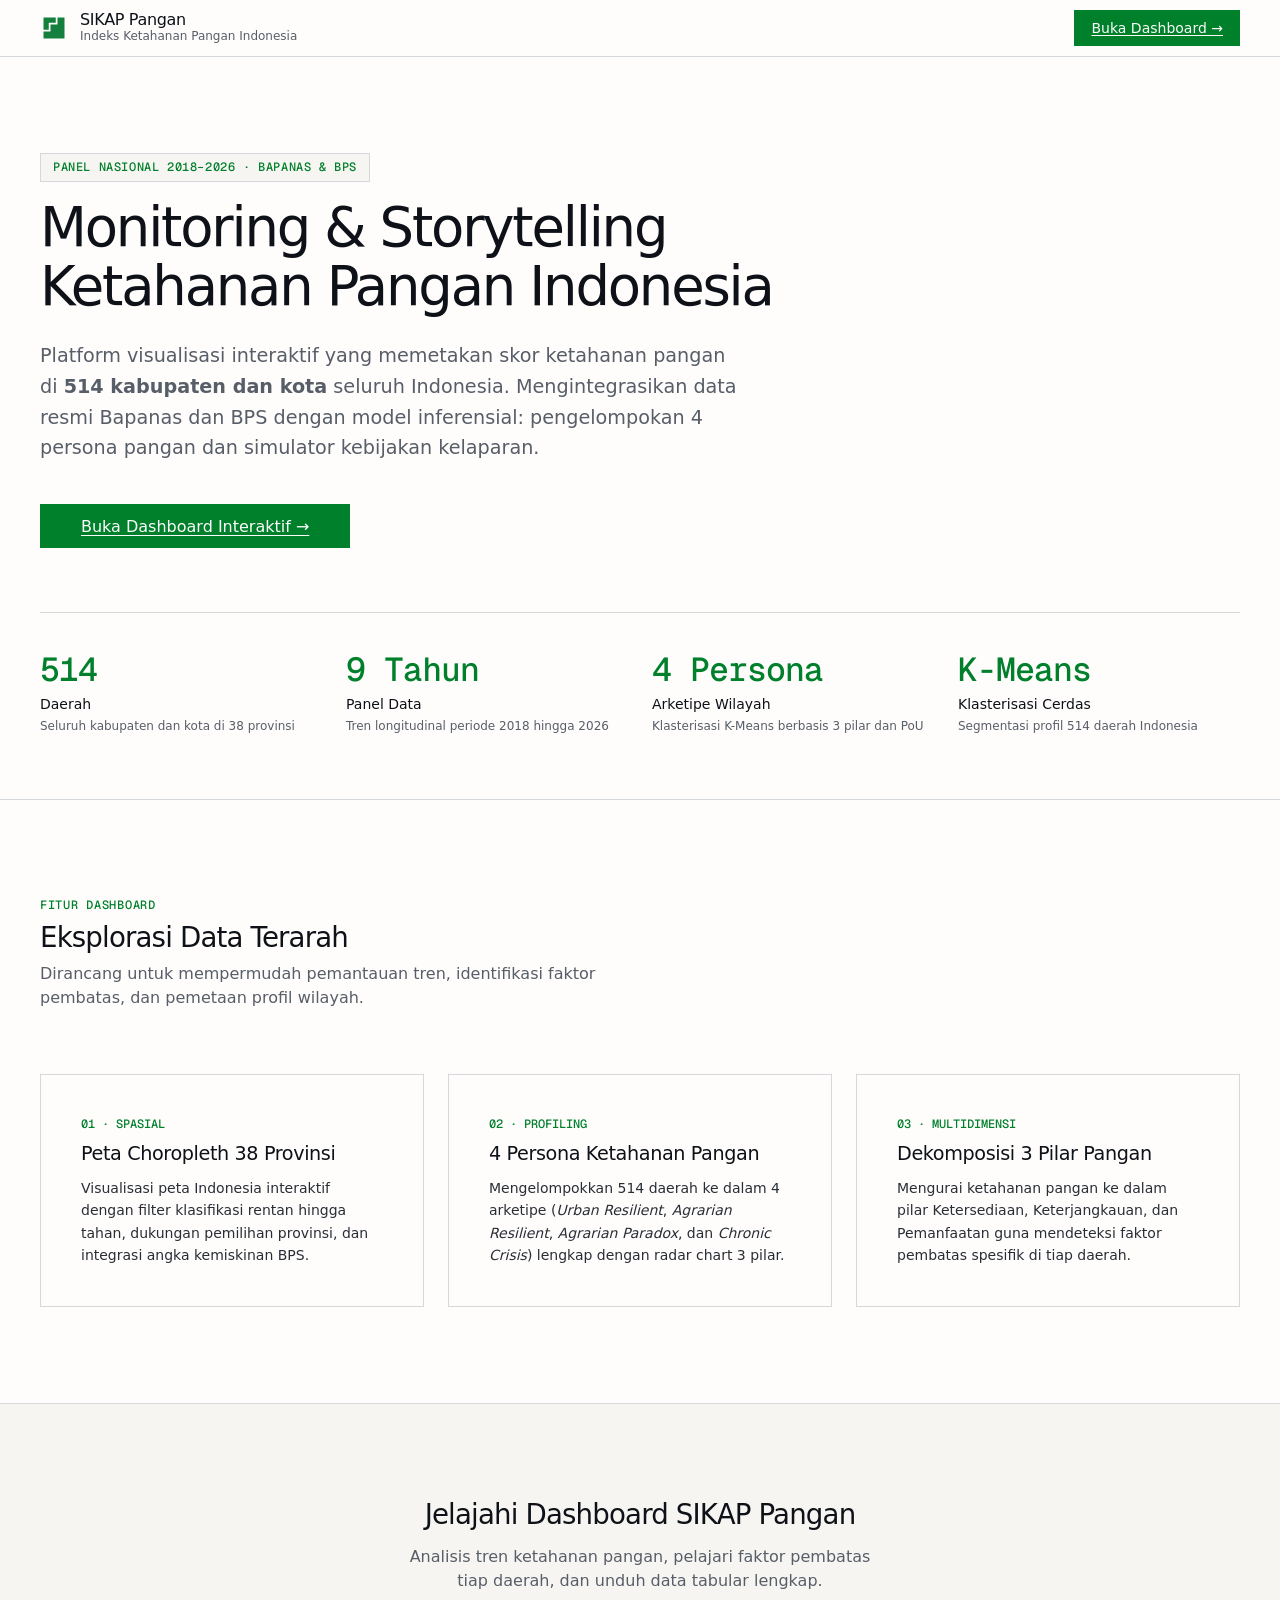
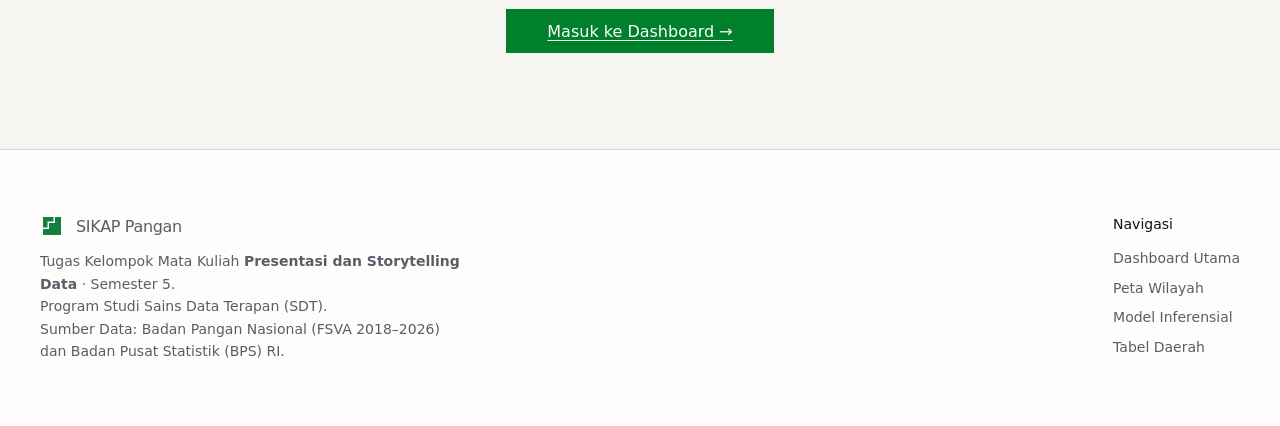
==== commit 00a61afa: "fix(dashboard): hapus kartu tuas kebijakan dan simulator PoU" ====
--- a/dashboard/landing.html
+++ b/dashboard/landing.html
@@ -69,9 +69,9 @@
           <span class="hero-metric-desc">Klasterisasi K-Means berbasis 3 pilar dan PoU</span>
         </div>
         <div class="hero-metric-item">
-          <span class="hero-metric-num">Model</span>
-          <span class="hero-metric-label">Inferensi Data Science</span>
-          <span class="hero-metric-desc">Klasterisasi K-Means & Regresi PoU</span>
+          <span class="hero-metric-num">K-Means</span>
+          <span class="hero-metric-label">Klasterisasi Cerdas</span>
+          <span class="hero-metric-desc">Segmentasi profil 514 daerah Indonesia</span>
         </div>
       </div>
     </section>
@@ -82,7 +82,7 @@
         <span class="section-kicker">Fitur Dashboard</span>
         <h2 id="featuresTitle" class="section-title">Eksplorasi Data Terarah</h2>
         <p class="section-desc">
-          Dirancang untuk mempermudah analisis kesenjangan, identifikasi faktor pembatas, dan simulasi intervensi.
+          Dirancang untuk mempermudah pemantauan tren, identifikasi faktor pembatas, dan pemetaan profil wilayah.
         </p>
       </div>
 
@@ -104,10 +104,10 @@
         </article>
 
         <article class="model-card">
-          <div class="model-num">03 · Simulasi</div>
-          <h3 class="model-title">Simulator Kebijakan Interaktif</h3>
+          <div class="model-num">03 · Multidimensi</div>
+          <h3 class="model-title">Dekomposisi 3 Pilar Pangan</h3>
           <p class="model-desc">
-            Model regresi linear PoU dengan uji <em>availability bottleneck</em>. Geser tuas stok, akses, dan sanitasi secara langsung untuk memproyeksikan penurunan angka kelaparan.
+            Mengurai ketahanan pangan ke dalam pilar Ketersediaan, Keterjangkauan, dan Pemanfaatan guna mendeteksi faktor pembatas spesifik di tiap daerah.
           </p>
         </article>
       </div>
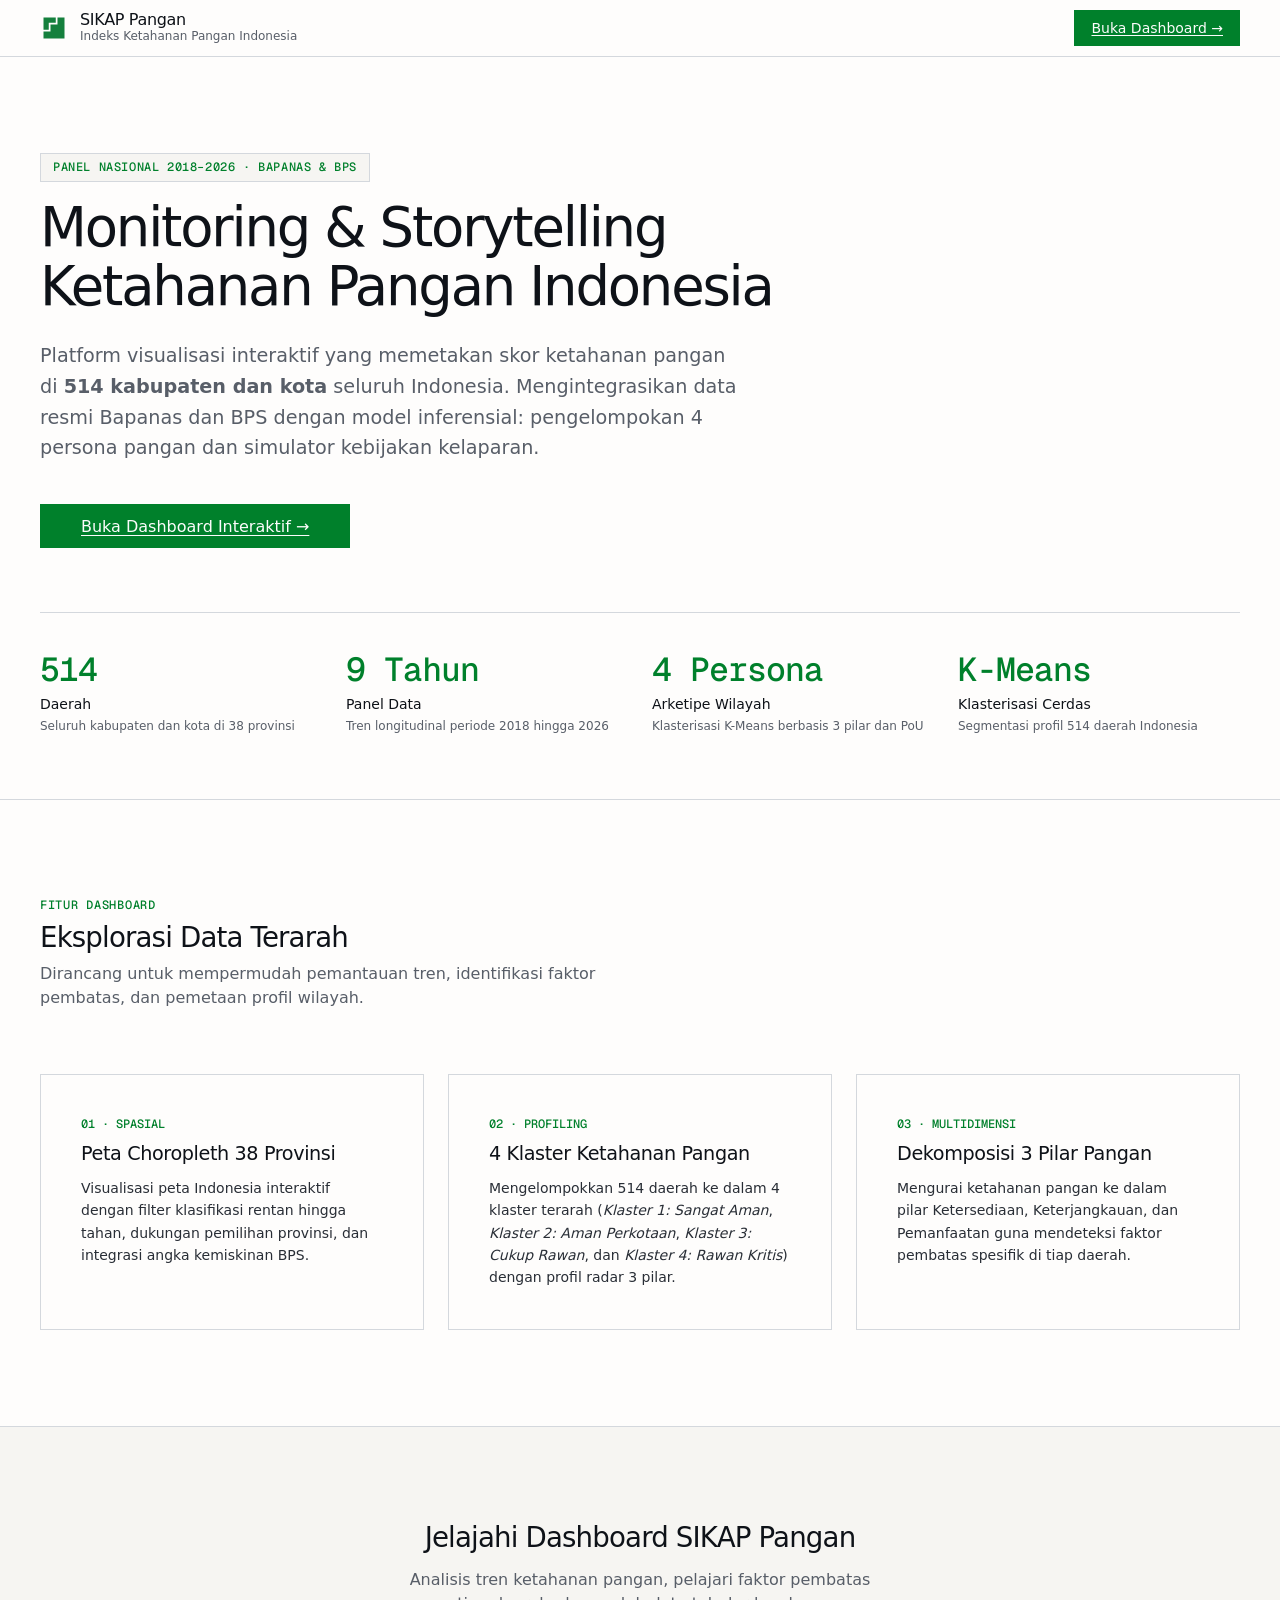
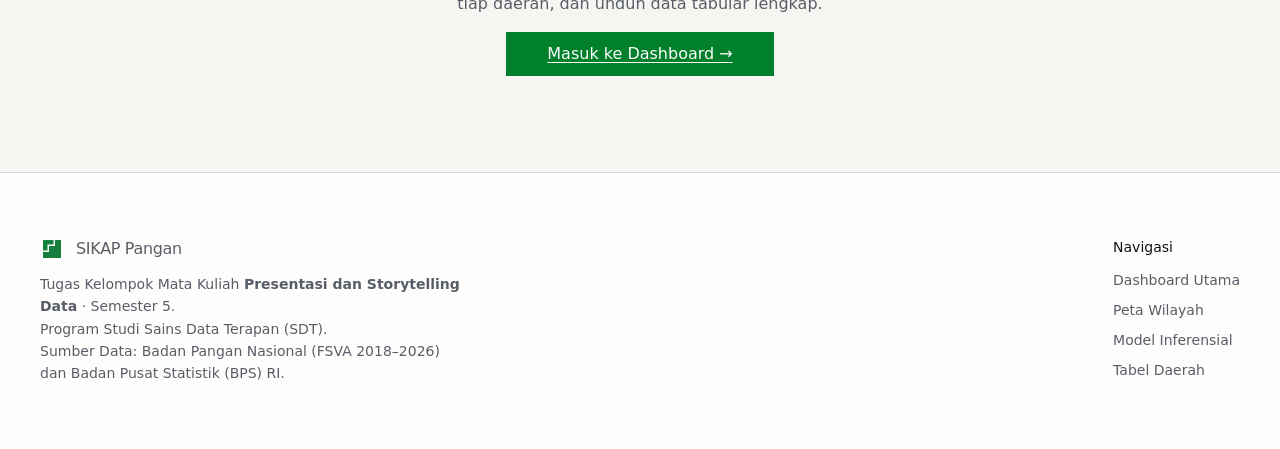
==== commit 7ca44ec5: "feat(ui): ubah penamaan persona menjadi klaster 1-4 bahasa indonesia yang mudah dipahami" ====
--- a/dashboard/landing.html
+++ b/dashboard/landing.html
@@ -97,9 +97,9 @@
 
         <article class="model-card">
           <div class="model-num">02 · Profiling</div>
-          <h3 class="model-title">4 Persona Ketahanan Pangan</h3>
+          <h3 class="model-title">4 Klaster Ketahanan Pangan</h3>
           <p class="model-desc">
-            Mengelompokkan 514 daerah ke dalam 4 arketipe (<em>Urban Resilient</em>, <em>Agrarian Resilient</em>, <em>Agrarian Paradox</em>, dan <em>Chronic Crisis</em>) lengkap dengan radar chart 3 pilar.
+            Mengelompokkan 514 daerah ke dalam 4 klaster terarah (<em>Klaster 1: Sangat Aman</em>, <em>Klaster 2: Aman Perkotaan</em>, <em>Klaster 3: Cukup Rawan</em>, dan <em>Klaster 4: Rawan Kritis</em>) dengan profil radar 3 pilar.
           </p>
         </article>
 
